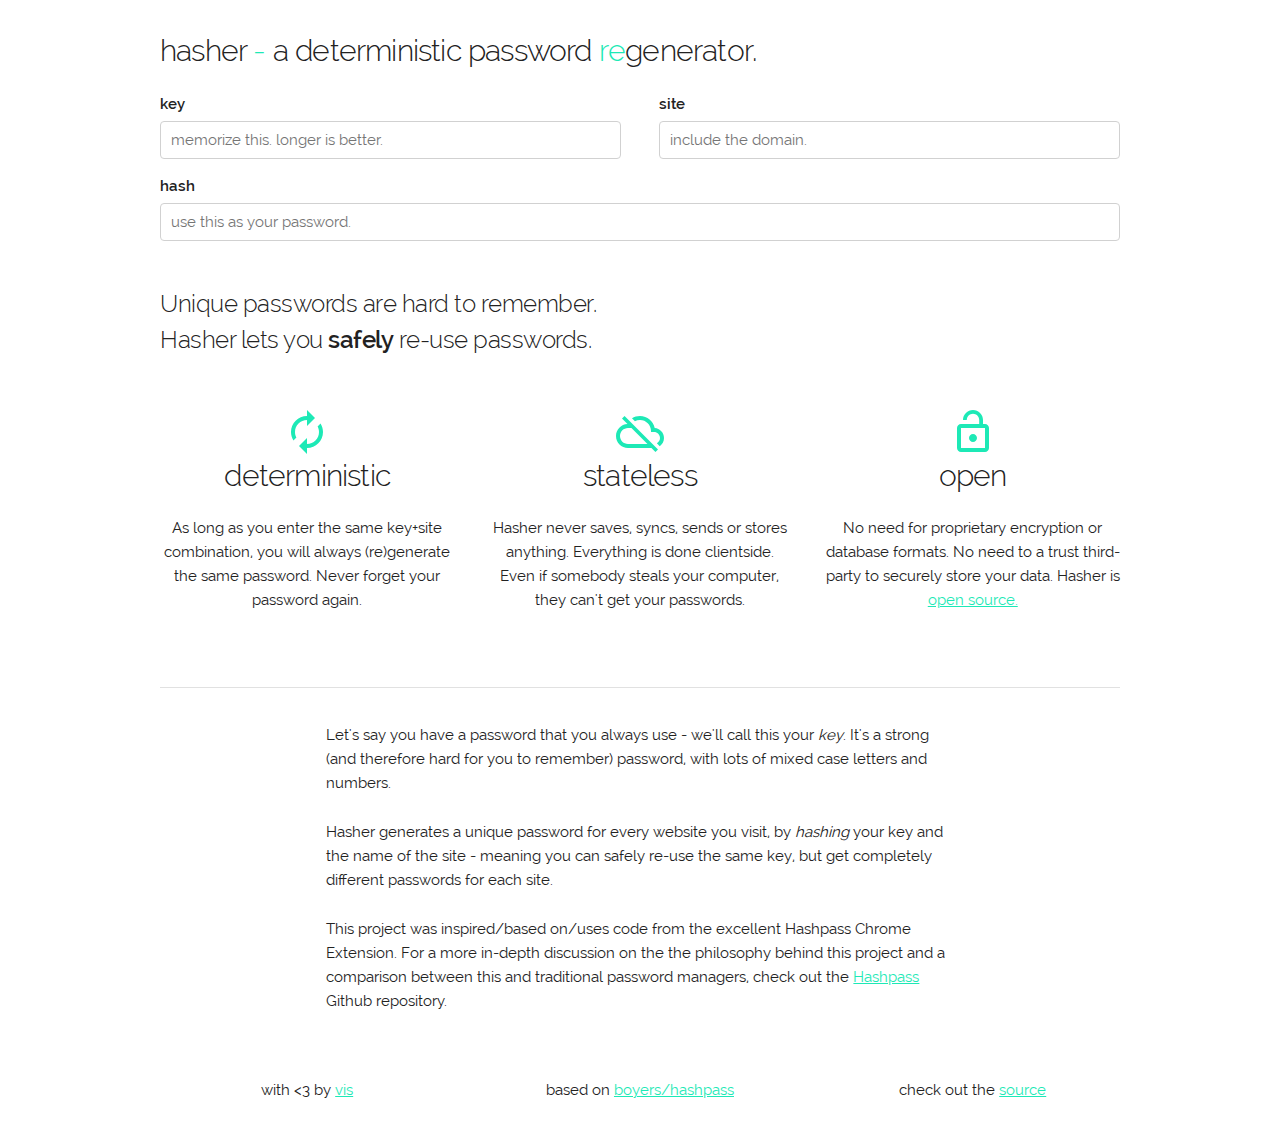
==== index.html @ ba49c6dc "Squashed 'hasher/' changes from 97bf862..aea4157" ====
<!DOCTYPE html>
<html lang="en">
<head>

  <!-- Basic Page Needs
  –––––––––––––––––––––––––––––––––––––––––––––––––– -->
  <meta charset="utf-8">
  <title>hasher</title>
  <meta name="author" content="Victor Szeto">

  <!-- Mobile Specific Metas
  –––––––––––––––––––––––––––––––––––––––––––––––––– -->
  <meta name="viewport" content="width=device-width, initial-scale=1">

  <!-- CSS
  –––––––––––––––––––––––––––––––––––––––––––––––––– -->
  <link rel="stylesheet" href="css/normalize.css">
  <link rel="stylesheet" href="css/skeleton.css">

  <!-- Favicon
  –––––––––––––––––––––––––––––––––––––––––––––––––– -->
  <link rel="icon" type="image/png" href="img/favicon.ico">

</head>
<body>

  <!-- Hasher
  –––––––––––––––––––––––––––––––––––––––––––––––––– -->
  <div class="container">
    <div class="section">
      <div class="row">
        <div class="one-half" style="margin-top: 2.2222%">
          <h4>hasher <span class="teal-text">-</span> a deterministic password <span class="teal-text">re</span>generator.</h4>
        </div>
      </div>
      <div class="main row">
        <form>
          <div class="row">
            <div class="six columns">
              <label for="key">key</label>
              <input class="u-full-width" type="password" id="key" placeholder="memorize this. longer is better." autocomplete="false">
            </div>
            <div class="six columns">
              <label for="site">site</label>
              <input class="u-full-width" type="text" id="site" placeholder="include the domain." autocomplete="false">
            </div>
          </div>
          <label for="hash">hash</label>
          <input class="u-full-width" type="text" id="hash" placeholder="use this as your password." autocomplete="false">
        </form>
      </div>
    </div>
    <div class="section">
      <div class="row">
        <div class="one-half column">
            <h5>Unique passwords are hard to remember.<br>Hasher lets you <b>safely</b> re-use passwords.</h5>
        </div>
      </div>
    </div>
    <div class="section">
      <div class="row">
        <div class="one-third center-text column">
          <div class="ic ic-autorenew"></div>
          <h4>deterministic</h4>
          <p>As long as you enter the same key+site combination, you will always (re)generate the same password. Never forget your password again.</p>
        </div>
        <div class="one-third center-text column">
          <div class="ic ic-cloud-off"></div>
          <h4>stateless</h4>
          <p>Hasher never saves, syncs, sends or stores anything. Everything is done clientside. Even if somebody steals your computer, they can't get your passwords.</p>
        </div>
        <div class="one-third center-text column">
          <div class="ic ic-lock-open"></div>
          <h4>open</h4>
          <p>No need for proprietary encryption or database formats. No need to a trust third-party to securely store your data. Hasher is <a href="https://www.github.com/VictorVation/hasher/">open source.</a> </p>
        </div>
      </div>
    </div>
    <hr>
    <div class="row info">
      <div class="eight columns offset-by-two">
        <p>Let's say you have a password that you always use - we'll call this your <em>key</em>. It's a strong (and therefore hard for you to remember) password, with lots of mixed case letters and numbers.</p>
        <p>Hasher generates a unique password for every website you visit, by <em>hashing</em> your key and the name of the site - meaning you can safely re-use the same key, but get completely different passwords for each site.</p>
        <p>This project was inspired/based on/uses code from the excellent Hashpass Chrome Extension. For a more in-depth discussion on the the philosophy behind this project and a comparison between this and traditional password managers, check out the <a href="https://github.com/boyers/hashpass">Hashpass</a> Github repository.
      </div>
    </div>
    <div class="footer row">
      <div class="one-third center-text column">with &lt;3 by <a href="https://www.victorszeto.com">vis</a></div>
      <div class="one-third center-text column">based on <a href="https://github.com/boyers/hashpass">boyers/hashpass</a></div>
      <div class="one-third center-text column">check out the <a href="https://github.com/VictorVation/hasher">source</a></div>
    </div>
  </div>

<!-- JavaScript
  –––––––––––––––––––––––––––––––––––––––––––––––––– -->
  <script src="js/sjcl.js"></script>
  <script src="js/hasher.js"></script>
</body>
</html>
---- css/skeleton.css ----
/*
* Skeleton V2.0.4
* Copyright 2014, Dave Gamache
* www.getskeleton.com
* Free to use under the MIT license.
* http://www.opensource.org/licenses/mit-license.php
* 12/29/2014
*/


/* Table of contents
––––––––––––––––––––––––––––––––––––––––––––––––––
- Grid
- Base Styles
- Typography
- Links
- Buttons
- Forms
- Lists
- Code
- Tables
- Spacing
- Utilities
- Clearing
- Media Queries
*/


/* Grid
–––––––––––––––––––––––––––––––––––––––––––––––––– */
.container {
  position: relative;
  width: 100%;
  max-width: 960px;
  margin: 0 auto;
  padding: 0 20px;
  box-sizing: border-box; }
.column,
.columns {
  width: 100%;
  float: left;
  box-sizing: border-box; }

/* For devices larger than 400px */
@media (min-width: 400px) {
  .container {
    width: 85%;
    padding: 0; }
}

/* For devices larger than 550px */
@media (min-width: 550px) {
  .container {
    width: 80%; }
  .section {
  padding-top: 1rem;
  padding-bottom: 2rem; }
  .column,
  .columns {
    margin-left: 4%; }
  .column:first-child,
  .columns:first-child {
    margin-left: 0; }

  .one.column,
  .one.columns                    { width: 4.66666666667%; }
  .two.columns                    { width: 13.3333333333%; }
  .three.columns                  { width: 22%;            }
  .four.columns                   { width: 30.6666666667%; }
  .five.columns                   { width: 39.3333333333%; }
  .six.columns                    { width: 48%;            }
  .seven.columns                  { width: 56.6666666667%; }
  .eight.columns                  { width: 65.3333333333%; }
  .nine.columns                   { width: 74.0%;          }
  .ten.columns                    { width: 82.6666666667%; }
  .eleven.columns                 { width: 91.3333333333%; }
  .twelve.columns                 { width: 100%; margin-left: 0; }

  .one-third.column               { width: 30.6666666667%; }
  .two-thirds.column              { width: 65.3333333333%; }

  .one-half.column                { width: 48%; }

  /* Offsets */
  .offset-by-one.column,
  .offset-by-one.columns          { margin-left: 8.66666666667%; }
  .offset-by-two.column,
  .offset-by-two.columns          { margin-left: 17.3333333333%; }
  .offset-by-three.column,
  .offset-by-three.columns        { margin-left: 26%;            }
  .offset-by-four.column,
  .offset-by-four.columns         { margin-left: 34.6666666667%; }
  .offset-by-five.column,
  .offset-by-five.columns         { margin-left: 43.3333333333%; }
  .offset-by-six.column,
  .offset-by-six.columns          { margin-left: 52%;            }
  .offset-by-seven.column,
  .offset-by-seven.columns        { margin-left: 60.6666666667%; }
  .offset-by-eight.column,
  .offset-by-eight.columns        { margin-left: 69.3333333333%; }
  .offset-by-nine.column,
  .offset-by-nine.columns         { margin-left: 78.0%;          }
  .offset-by-ten.column,
  .offset-by-ten.columns          { margin-left: 86.6666666667%; }
  .offset-by-eleven.column,
  .offset-by-eleven.columns       { margin-left: 95.3333333333%; }

  .offset-by-one-third.column,
  .offset-by-one-third.columns    { margin-left: 34.6666666667%; }
  .offset-by-two-thirds.column,
  .offset-by-two-thirds.columns   { margin-left: 69.3333333333%; }

  .offset-by-one-half.column,
  .offset-by-one-half.columns     { margin-left: 52%; }

  .footer.row {
    margin-top: 20px;
    padding: 20px 0 40px;
  }
}


/* Base Styles
–––––––––––––––––––––––––––––––––––––––––––––––––– */
/* NOTE
html is set to 62.5% so that all the REM measurements throughout Skeleton
are based on 10px sizing. So basically 1.5rem = 15px :) */
html {
  font-size: 62.5%; }
body {
  font-size: 1.5em; /* currently ems cause chrome bug misinterpreting rems on body element */
  line-height: 1.6;
  font-weight: 400;
  font-family: "Raleway", "HelveticaNeue", "Helvetica Neue", Helvetica, Arial, sans-serif;
  color: #222; }


/* Typography
–––––––––––––––––––––––––––––––––––––––––––––––––– */
h1, h2, h3, h4, h5, h6 {
  margin-top: 0;
  margin-bottom: 2rem;
  font-weight: 300; }
h1 { font-size: 4.0rem; line-height: 1.2;  letter-spacing: -.1rem;}
h2 { font-size: 3.6rem; line-height: 1.25; letter-spacing: -.1rem; }
h3 { font-size: 3.0rem; line-height: 1.3;  letter-spacing: -.1rem; }
h4 { font-size: 2.4rem; line-height: 1.35; letter-spacing: -.08rem; }
h5 { font-size: 1.8rem; line-height: 1.5;  letter-spacing: -.05rem; }
h6 { font-size: 1.5rem; line-height: 1.6;  letter-spacing: 0; }

/* Larger than phablet */
@media (min-width: 550px) {
  h1 { font-size: 5.0rem; }
  h2 { font-size: 4.2rem; }
  h3 { font-size: 3.6rem; }
  h4 { font-size: 3.0rem; }
  h5 { font-size: 2.4rem; }
  h6 { font-size: 1.5rem; }
}

p {
  margin-top: 0; }

.center-text {
  text-align: center;
}

.teal-text {
  color: #1de9b6;
}

::-moz-selection {
    background: #b2dfdb;
}

::selection {
    background: #b2dfdb;
}

.main.row {
  /*margin-bottom: 3rem;*/
}

/* Links
–––––––––––––––––––––––––––––––––––––––––––––––––– */
a {
  color: #1de9b6; }
a:hover {
  color: #0097a7; }


/* Buttons
–––––––––––––––––––––––––––––––––––––––––––––––––– */
.button,
button,
input[type="submit"],
input[type="reset"],
input[type="button"] {
  display: inline-block;
  height: 38px;
  padding: 0 30px;
  color: #555;
  text-align: center;
  font-size: 11px;
  font-weight: 600;
  line-height: 38px;
  letter-spacing: .1rem;
  text-transform: uppercase;
  text-decoration: none;
  white-space: nowrap;
  background-color: transparent;
  border-radius: 4px;
  border: 1px solid #bbb;
  cursor: pointer;
  box-sizing: border-box; }
.button:hover,
button:hover,
input[type="submit"]:hover,
input[type="reset"]:hover,
input[type="button"]:hover,
.button:focus,
button:focus,
input[type="submit"]:focus,
input[type="reset"]:focus,
input[type="button"]:focus {
  color: #333;
  border-color: #888;
  outline: 0; }
.button.button-primary,
button.button-primary,
input[type="submit"].button-primary,
input[type="reset"].button-primary,
input[type="button"].button-primary {
  color: #FFF;
  background-color: #1de9b6;
  border-color: #1de9b6; }
.button.button-primary:hover,
button.button-primary:hover,
input[type="submit"].button-primary:hover,
input[type="reset"].button-primary:hover,
input[type="button"].button-primary:hover,
.button.button-primary:focus,
button.button-primary:focus,
input[type="submit"].button-primary:focus,
input[type="reset"].button-primary:focus,
input[type="button"].button-primary:focus {
  color: #FFF;
  background-color: #0097a7;
  border-color: #0097a7; }


/* Forms
–––––––––––––––––––––––––––––––––––––––––––––––––– */
input[type="email"],
input[type="number"],
input[type="search"],
input[type="text"],
input[type="tel"],
input[type="url"],
input[type="password"],
textarea,
select {
  height: 38px;
  padding: 6px 10px; /* The 6px vertically centers text on FF, ignored by Webkit */
  background-color: #fff;
  border: 1px solid #D1D1D1;
  border-radius: 4px;
  box-shadow: none;
  box-sizing: border-box; }
/* Removes awkward default styles on some inputs for iOS */
input[type="email"],
input[type="number"],
input[type="search"],
input[type="text"],
input[type="tel"],
input[type="url"],
input[type="password"],
textarea {
  -webkit-appearance: none;
     -moz-appearance: none;
          appearance: none; }
textarea {
  min-height: 65px;
  padding-top: 6px;
  padding-bottom: 6px; }
input[type="email"]:focus,
input[type="number"]:focus,
input[type="search"]:focus,
input[type="text"]:focus,
input[type="tel"]:focus,
input[type="url"]:focus,
input[type="password"]:focus,
textarea:focus,
select:focus {
  border: 1px solid #1de9b6;
  outline: 0; }
label,
legend {
  display: block;
  margin-bottom: .5rem;
  font-weight: 600; }
fieldset {
  padding: 0;
  border-width: 0; }
input[type="checkbox"],
input[type="radio"] {
  display: inline; }
label > .label-body {
  display: inline-block;
  margin-left: .5rem;
  font-weight: normal; }


/* Lists
–––––––––––––––––––––––––––––––––––––––––––––––––– */
ul {
  list-style: circle inside; }
ol {
  list-style: decimal inside; }
ol, ul {
  padding-left: 0;
  margin-top: 0; }
ul ul,
ul ol,
ol ol,
ol ul {
  margin: 1.5rem 0 1.5rem 3rem;
  font-size: 90%; }
li {
  margin-bottom: 1rem; }


/* Code
–––––––––––––––––––––––––––––––––––––––––––––––––– */
code {
  padding: .2rem .5rem;
  margin: 0 .2rem;
  font-size: 90%;
  white-space: nowrap;
  background: #F1F1F1;
  border: 1px solid #E1E1E1;
  border-radius: 4px; }
pre > code {
  display: block;
  padding: 1rem 1.5rem;
  white-space: pre; }


/* Tables
–––––––––––––––––––––––––––––––––––––––––––––––––– */
th,
td {
  padding: 12px 15px;
  text-align: left;
  border-bottom: 1px solid #E1E1E1; }
th:first-child,
td:first-child {
  padding-left: 0; }
th:last-child,
td:last-child {
  padding-right: 0; }


/* Spacing
–––––––––––––––––––––––––––––––––––––––––––––––––– */
button,
.button {
  margin-bottom: 1rem; }
input,
textarea,
select,
fieldset {
  margin-bottom: 1.5rem; }
pre,
blockquote,
dl,
figure,
table,
p,
ul,
ol,
form {
  margin-bottom: 2.5rem; }


/* Utilities
–––––––––––––––––––––––––––––––––––––––––––––––––– */
.u-full-width {
  width: 100%;
  box-sizing: border-box; }
.u-max-full-width {
  max-width: 100%;
  box-sizing: border-box; }
.u-pull-right {
  float: right; }
.u-pull-left {
  float: left; }
.ic {
  width: 48px;
  height: 48px;
  margin: 0 auto;
}
.ic-cloud-off {
  background-image: url(../img/ic_cloud_off.svg);
}
.ic-autorenew {
  background-image: url(../img/ic_autorenew.svg);
}
.ic-lock-open {
  background-image: url(../img/ic_lock_open.svg);
}

/* Misc
–––––––––––––––––––––––––––––––––––––––––––––––––– */
hr {
  margin-top: 3rem;
  margin-bottom: 3.5rem;
  border-width: 0;
  border-top: 1px solid #E1E1E1; }

.show {
  transition: max-height 0, opacity 400ms;
  opacity: 1;
  max-height: 500 rem;
  overflow: visible;
}
.hide {
  transition: max-height 500ms, opacity 400ms;
  opacity: 0;
  max-height: 0;
  overflow: hidden;
}

/* Clearing
–––––––––––––––––––––––––––––––––––––––––––––––––– */

/* Self Clearing Goodness */
.container:after,
.row:after,
.u-cf {
  content: "";
  display: table;
  clear: both; }

.main form {
  margin-bottom: 0;
}
/* Media Queries
–––––––––––––––––––––––––––––––––––––––––––––––––– */
/*
Note: The best way to structure the use of media queries is to create the queries
near the relevant code. For example, if you wanted to change the styles for buttons
on small devices, paste the mobile query code up in the buttons section and style it
there.
*/


/* Larger than mobile */
@media (min-width: 400px) {}

/* Larger than phablet (also point when grid becomes active) */
@media (min-width: 550px) {
}

/* Larger than tablet */
@media (min-width: 750px) {
  .hero-heading {
    font-size: 2.6rem;
  }
}

/* Larger than desktop */
@media (min-width: 1000px) {
  .hero-heading {
    font-size: 3.0rem;
  }
}

/* Larger than Desktop HD */
@media (min-width: 1200px) {}

@font-face {
  font-family: 'Raleway';
  font-style: normal;
  font-weight: 300;
  src: local("Raleway Light"),
    local("Raleway-Light"),
    url("[data-uri]") format("woff"),
    url("raleway-ed5c70b81fc66d1da251c3b46bf7d0b928da1474.ttf") format("truetype");
}

@font-face {
  font-family: 'Raleway';
  font-style: normal;
  font-weight: 400;
  /* IE6-8 compat */
  src: url("raleway-a1481c6d4bb2b3fb69d2277d351343c25ed0fba6.eot");
  src: local("Raleway"),
    url("[data-uri]") format("woff"),
    url("raleway-88972a75a29d09263a1e9febbd7ba2a037a1209f.svg#Raleway") format("svg"),
    url("raleway-a1481c6d4bb2b3fb69d2277d351343c25ed0fba6.eot") format("embedded-opentype"),
    url("raleway-63d9d09b32658fb480dfa1eccd3f90f14cf0d52a.ttf") format("truetype");
}

@font-face {
  font-family: 'Raleway';
  font-style: normal;
  font-weight: 600;
  src: local("Raleway SemiBold"),
    local("Raleway-SemiBold"),
    url("[data-uri]") format("woff"),
    url("raleway-79fabb0eb23b2ab445d05c1c2e9e3b3bc3afd40e.ttf") format("truetype");
}
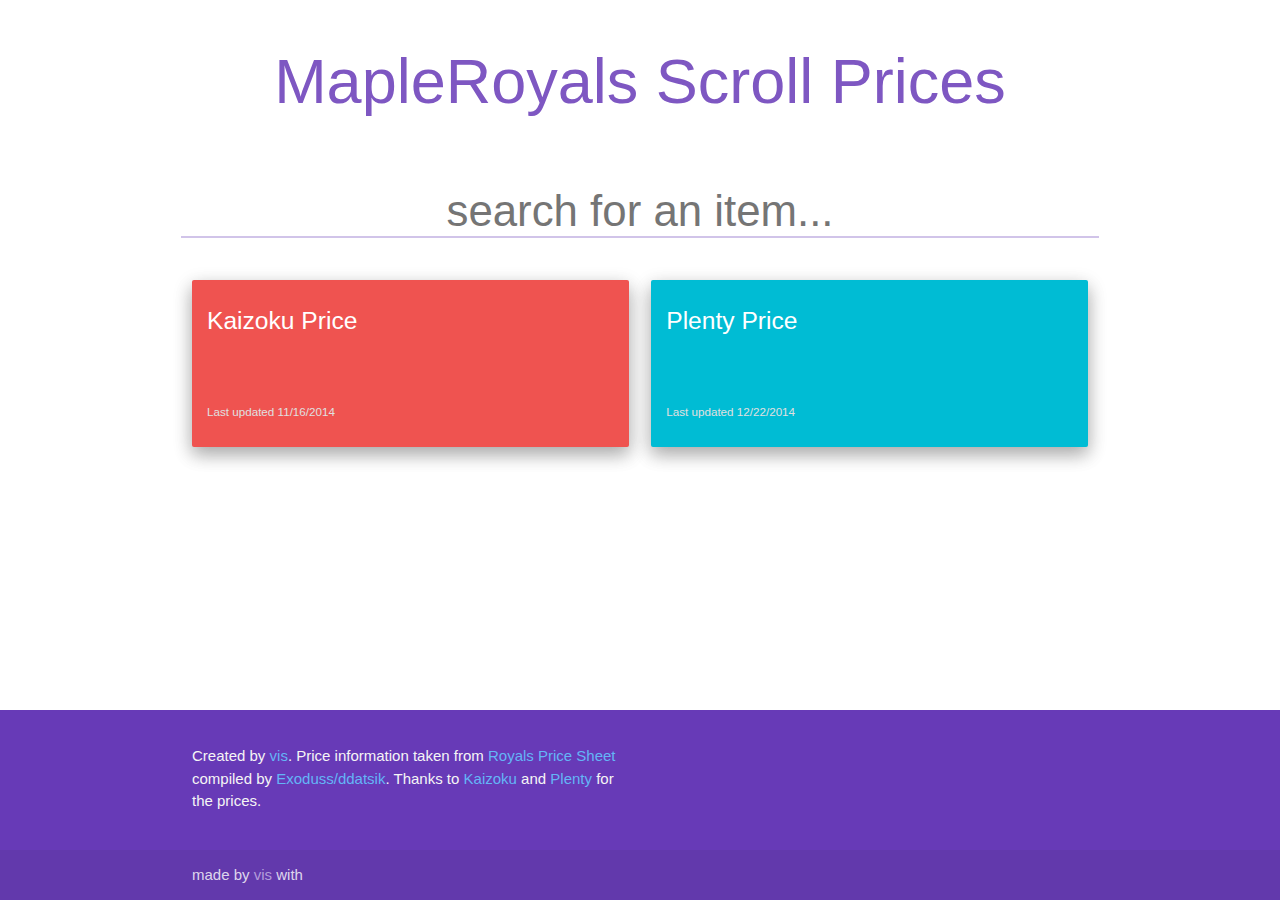
==== commit d5f16880: "Squashed 'RoyalsPrices/' changes from 97bf862..01f80f7" ====
--- a/index.html
+++ b/index.html
@@ -1,99 +1,64 @@
-<!DOCTYPE html>
-<html lang="en">
+<html>
 <head>
-
-  <!-- Basic Page Needs
-  –––––––––––––––––––––––––––––––––––––––––––––––––– -->
-  <meta charset="utf-8">
-  <title>hasher</title>
-  <meta name="author" content="Victor Szeto">
-
-  <!-- Mobile Specific Metas
-  –––––––––––––––––––––––––––––––––––––––––––––––––– -->
-  <meta name="viewport" content="width=device-width, initial-scale=1">
-
-  <!-- CSS
-  –––––––––––––––––––––––––––––––––––––––––––––––––– -->
-  <link rel="stylesheet" href="css/normalize.css">
-  <link rel="stylesheet" href="css/skeleton.css">
-
-  <!-- Favicon
-  –––––––––––––––––––––––––––––––––––––––––––––––––– -->
-  <link rel="icon" type="image/png" href="img/favicon.ico">
-
+  <meta http-equiv="Content-Type" content="text/html; charset=UTF-8"/>
+  <meta name="viewport" content="width=device-width, initial-scale=1, maximum-scale=1.0, user-scalable=no"/>
+  <title>MapleRoyals Prices</title>
+  <link rel="icon" href="http://vsz.me/i/maple.ico" type="image/x-icon" />
+  <link rel="stylesheet" href="css/prices-55543af1.css">
 </head>
-<body>
-
-  <!-- Hasher
-  –––––––––––––––––––––––––––––––––––––––––––––––––– -->
-  <div class="container">
-    <div class="section">
+<body class="flex">
+  <div class="section">
+    <div class="container">
+      <h1 class="header center deep-purple-text lighten-1">MapleRoyals Scroll Prices</h1>
+      <br><br>
       <div class="row">
-        <div class="one-half" style="margin-top: 2.2222%">
-          <h4>hasher <span class="teal-text">-</span> a deterministic password <span class="teal-text">re</span>generator.</h4>
+        <input class="z-depth-2 grey-text darken-3" type="text" role="prices" id="search" required autofocus autocomplete="off" placeholder="search for an item...">
+      </div>
+      <div class="row">
+        <div class="col s12 m6">
+          <div class="card-panel red lighten-1 z-depth-2">
+            <h5 class="white-text">Kaizoku Price</h4>
+            <h4 class="white-text center" role="price__k">&nbsp;</h5>
+            <p class="grey-text lighten-2 small">Last updated 11/16/2014</p>
+          </div>
         </div>
-      </div>
-      <div class="main row">
-        <form>
-          <div class="row">
-            <div class="six columns">
-              <label for="key">key</label>
-              <input class="u-full-width" type="password" id="key" placeholder="memorize this. longer is better." autocomplete="false">
-            </div>
-            <div class="six columns">
-              <label for="site">site</label>
-              <input class="u-full-width" type="text" id="site" placeholder="include the domain." autocomplete="false">
-            </div>
+        <div class="col s12 m6">
+          <div class="card-panel cyan z-depth-2">
+            <h5 class="white-text">Plenty Price</h4>
+            <h4 class="white-text center" role="price__p">&nbsp;</h5>
+            <p class="grey-text lighten-2 small">Last updated 12/22/2014</p>
           </div>
-          <label for="hash">hash</label>
-          <input class="u-full-width" type="text" id="hash" placeholder="use this as your password." autocomplete="false">
-        </form>
-      </div>
-    </div>
-    <div class="section">
-      <div class="row">
-        <div class="one-half column">
-            <h5>Unique passwords are hard to remember.<br>Hasher lets you <b>safely</b> re-use passwords.</h5>
         </div>
       </div>
     </div>
-    <div class="section">
+  </div>
+  <footer class="deep-purple">
+    <div class="container">
       <div class="row">
-        <div class="one-third center-text column">
-          <div class="ic ic-autorenew"></div>
-          <h4>deterministic</h4>
-          <p>As long as you enter the same key+site combination, you will always (re)generate the same password. Never forget your password again.</p>
+        <div class="col l6 m6 s12">
+          <p class="grey-text lighten-4">Created by <a class="blue-text lighten-2" href="http://mapleroyals.com/forum/members/vis.5827/">vis</a>. Price information taken from <a class="blue-text lighten-2" href="https://docs.google.com/spreadsheets/d/14n-0lQpuCR8l2ZDkAW4MrftpFWVhV9LkMVtqU7Dvbrk/edit#gid=0">Royals Price Sheet</a> compiled by <a class="blue-text lighten-2" href="http://mapleroyals.com/forum/members/ddatsik.5506/">Exoduss/ddatsik</a>. Thanks to <a class="blue-text lighten-2" href="http://mapleroyals.com/forum/members/kaizoku.3951/">Kaizoku</a> and <a class="blue-text lighten-2" href="http://mapleroyals.com/forum/members/4844/">Plenty</a> for the prices.</p>
         </div>
-        <div class="one-third center-text column">
-          <div class="ic ic-cloud-off"></div>
-          <h4>stateless</h4>
-          <p>Hasher never saves, syncs, sends or stores anything. Everything is done clientside. Even if somebody steals your computer, they can't get your passwords.</p>
-        </div>
-        <div class="one-third center-text column">
-          <div class="ic ic-lock-open"></div>
-          <h4>open</h4>
-          <p>No need for proprietary encryption or database formats. No need to a trust third-party to securely store your data. Hasher is <a href="https://www.github.com/VictorVation/hasher/">open source.</a> </p>
+        <div class="col l6 m6 s12">
+        <script async src="//pagead2.googlesyndication.com/pagead/js/adsbygoogle.js"></script>
+        <!-- royalsprices footer -->
+        <ins class="adsbygoogle"
+             style="display:inline-block;width:320px;height:100px"
+             data-ad-client="ca-pub-3628225346691969"
+             data-ad-slot="8058606130"></ins>
+        <script>
+        (adsbygoogle = window.adsbygoogle || []).push({});
+        </script>
         </div>
       </div>
     </div>
-    <hr>
-    <div class="row info">
-      <div class="eight columns offset-by-two">
-        <p>Let's say you have a password that you always use - we'll call this your <em>key</em>. It's a strong (and therefore hard for you to remember) password, with lots of mixed case letters and numbers.</p>
-        <p>Hasher generates a unique password for every website you visit, by <em>hashing</em> your key and the name of the site - meaning you can safely re-use the same key, but get completely different passwords for each site.</p>
-        <p>This project was inspired/based on/uses code from the excellent Hashpass Chrome Extension. For a more in-depth discussion on the the philosophy behind this project and a comparison between this and traditional password managers, check out the <a href="https://github.com/boyers/hashpass">Hashpass</a> Github repository.
+    <div class="footer-copyright">
+      <div class="container">
+      made by <a class="deep-purple-text lighten-3" href="http://mapleroyals.com/forum/members/vis.5827/">vis</a> with <i class="mdi-action-favorite-outline"></i>
       </div>
     </div>
-    <div class="footer row">
-      <div class="one-third center-text column">with &lt;3 by <a href="https://www.victorszeto.com">vis</a></div>
-      <div class="one-third center-text column">based on <a href="https://github.com/boyers/hashpass">boyers/hashpass</a></div>
-      <div class="one-third center-text column">check out the <a href="https://github.com/VictorVation/hasher">source</a></div>
-    </div>
-  </div>
+  </footer>
 
-<!-- JavaScript
-  –––––––––––––––––––––––––––––––––––––––––––––––––– -->
-  <script src="js/sjcl.js"></script>
-  <script src="js/hasher.js"></script>
-</body>
+
+  <script src="js/prices-c5deaa21.js"></script>
+  </body>
 </html>
--- a/css/prices-55543af1.css
+++ b/css/prices-55543af1.css
@@ -0,0 +1 @@
+/*! normalize.css v3.0.1 | MIT License | git.io/normalize */html{-ms-text-size-adjust:100%;-webkit-text-size-adjust:100%}body{margin:0}footer{display:block}a{background:0 0}a:active,a:hover{outline:0}input{color:inherit;font:inherit;margin:0}button::-moz-focus-inner,input::-moz-focus-inner{border:0;padding:0}input{line-height:normal}.red.lighten-1{background-color:#EF5350!important}.red-text.lighten-1{color:#EF5350!important}.red{background-color:#F44336!important}.deep-purple-text.lighten-3{color:#b39ddb!important}.deep-purple-text.lighten-1{color:#7e57c2!important}.deep-purple{background-color:#673ab7!important}.deep-purple-text{color:#673ab7!important}.blue-text.lighten-2{color:#64B5F6!important}.blue-text{color:#2196F3!important}.cyan{background-color:#00bcd4!important}.cyan-text{color:#00bcd4!important}.grey-text.lighten-4{color:#f5f5f5!important}.grey-text.lighten-2{color:#e0e0e0!important}.grey-text{color:#9e9e9e!important}.grey-text.darken-3{color:#424242!important}.white-text{color:#fff!important}body{display:flex;min-height:100vh;flex-direction:column}a{color:#1E88E5}p{color:#555}.center{text-align:center}.card-panel{-webkit-box-shadow:0 2px 5px 0 rgba(0,0,0,.16),0 2px 10px 0 rgba(0,0,0,.12);-moz-box-shadow:0 2px 5px 0 rgba(0,0,0,.16),0 2px 10px 0 rgba(0,0,0,.12);box-shadow:0 2px 5px 0 rgba(0,0,0,.16),0 2px 10px 0 rgba(0,0,0,.12)}.z-depth-2{-webkit-box-shadow:0 8px 17px 0 rgba(0,0,0,.2),0 6px 20px 0 rgba(0,0,0,.19);-moz-box-shadow:0 8px 17px 0 rgba(0,0,0,.2),0 6px 20px 0 rgba(0,0,0,.19);box-shadow:0 8px 17px 0 rgba(0,0,0,.2),0 6px 20px 0 rgba(0,0,0,.19)}i{line-height:inherit}footer{margin-top:20px;padding-top:20px;background-color:#ee6e73}footer .footer-copyright{line-height:50px;color:rgba(255,255,255,.8);background-color:rgba(51,51,51,.08)}@font-face{font-family:"Material-Design-Icons";src:url("../font/material-design-icons/Material-Design-Icons.eot?-g7cqhn");src:url("../font/material-design-icons/Material-Design-Icons.eot?#iefix-g7cqhn") format("embedded-opentype"),url("../font/material-design-icons/Material-Design-Icons.woff?-g7cqhn") format("woff"),url("../font/material-design-icons/Material-Design-Icons.ttf?-g7cqhn") format("truetype"),url("../font/material-design-icons/Material-Design-Icons.svg?-g7cqhn#Material-Design-Icons") format("svg");font-weight:400;font-style:normal}[class^="mdi-"]{font-family:"Material-Design-Icons";speak:none;font-style:normal;font-weight:400;font-variant:normal;text-transform:none;-webkit-font-smoothing:antialiased;-moz-osx-font-smoothing:grayscale}.mdi-action-favorite-outline:before{content:"\e62b"}.container{padding:0 1.5rem;margin:0 auto;max-width:1280px;width:90%}@media only screen and (min-width:600px){.container{width:85%}}@media only screen and (min-width:992px){.container{width:70%}}.container .row{margin-left:-.75rem;margin-right:-.75rem}.section{padding-top:1rem;padding-bottom:1rem}.row{margin-left:auto;margin-right:auto;margin-bottom:20px}.row:after{content:"";display:table;clear:both}.row .col{-webkit-transition:all .3s;-moz-transition:all .3s;-o-transition:all .3s;-ms-transition:all .3s;transition:all .3s;float:left;-webkit-box-sizing:border-box;-moz-box-sizing:border-box;box-sizing:border-box;padding:0 .75rem}.row .col.s12{width:100%;margin-left:0}@media only screen and (min-width:600px){.row .col.m6{width:50%;margin-left:0}}@media only screen and (min-width:992px){.row .col.l6{width:50%;margin-left:0}}@font-face{font-family:"Roboto";src:url(../font/roboto/Roboto-Thin.ttf);font-weight:200}@font-face{font-family:"Roboto";src:url(../font/roboto/Roboto-Light.ttf);font-weight:300}@font-face{font-family:"Roboto";src:url(../font/roboto/Roboto-Regular.ttf);font-weight:400}@font-face{font-family:"Roboto";src:url(../font/roboto/Roboto-Medium.ttf);font-weight:500}@font-face{font-family:"Roboto";src:url(../font/roboto/Roboto-Bold.ttf);font-weight:700}a{text-decoration:none}html{line-height:1.5;font-family:"Roboto",sans-serif;font-weight:400;color:#212121}@media only screen and (min-width:0){html{font-size:14px}}@media only screen and (min-width:992px){html{font-size:14.5px}}@media only screen and (min-width:1200px){html{font-size:15px}}h1,h4,h5{font-weight:400}h1{font-size:4.2rem;line-height:4.62rem;margin:2.1rem 0 1.68rem}h4{font-size:2.28rem;line-height:2.508rem;margin:1.14rem 0 .912rem}h5{font-size:1.64rem;line-height:1.804rem;margin:.82rem 0 .656rem}footer .footer-copyright{font-weight:300}.card-panel{padding:1rem;margin:8px 0;-webkit-border-radius:2px;-moz-border-radius:2px;border-radius:2px;background-clip:padding-box}input[type=text]{background-color:transparent;border:none;border-bottom:1px solid #9e9e9e;outline:none;height:3rem;width:100%;font-size:1rem;margin:0 0 15px;padding:0;-webkit-box-shadow:none;-moz-box-shadow:none;box-shadow:none;-webkit-box-sizing:content-box;-moz-box-sizing:content-box;box-sizing:content-box;-webkit-transition:.3s;-moz-transition:.3s;-o-transition:.3s;-ms-transition:.3s;transition:.3s}[type="radio"]:not(:checked){position:absolute;left:-9999px}[type="radio"]:not(:checked)+label{position:relative;padding-left:35px;cursor:pointer;display:inline-block;height:25px;line-height:25px;font-size:1rem;-webkit-transition:.28s ease;-moz-transition:.28s ease;-o-transition:.28s ease;-ms-transition:.28s ease;transition:.28s ease;-webkit-user-select:none;-moz-user-select:none;-khtml-user-select:none;-ms-user-select:none}[type="radio"]:not(:checked)+label:before,[type="radio"]:not(:checked)+label:after{border-radius:50%;border:2px solid #5a5a5a}[type="radio"]:not(:checked)+label:after{z-index:-1;-webkit-transform:scale(0);-moz-transform:scale(0);-ms-transform:scale(0);-o-transform:scale(0);transform:scale(0)}[type="radio"]:disabled:not(:checked)+label:before{background-color:transparent;border-color:rgba(0,0,0,.26)}[type="radio"]:disabled:not(:checked)+label:hover:before{border-color:rgba(0,0,0,.26)}[type="checkbox"]:not(:checked){position:absolute;left:-9999px}[type="checkbox"]:not(:checked)+label{position:relative;padding-left:35px;cursor:pointer;display:inline-block;height:25px;line-height:25px;font-size:1rem;-webkit-user-select:none;-moz-user-select:none;-khtml-user-select:none;-ms-user-select:none}[type="checkbox"]:not(:checked)+label:before{top:0;width:14px;height:14px;border:2px solid #5a5a5a}[type="checkbox"]:disabled:not(:checked)+label:before{top:0;left:0;box-shadow:none;background-color:rgba(0,0,0,.26);width:14px;height:14px;border:2px solid rgba(0,0,0,.26);-webkit-transform:rotateZ(0);-moz-transform:rotateZ(0);-ms-transform:rotateZ(0);-o-transform:rotateZ(0);transform:rotateZ(0)}[type="checkbox"]:disabled:not(:checked)+label:hover:before{border-color:rgba(0,0,0,.26)}input[type=range]::-webkit-slider-runnable-track{height:3px;background:#c2c0c2;border:none}input[type=range]::-webkit-slider-thumb{-webkit-appearance:none;border:none;height:14px;width:14px;border-radius:50%;background-color:#0f9d58;transform-origin:50% 50%;margin:-5px 0 0;-webkit-transition:.3s;-moz-transition:.3s;-o-transition:.3s;-ms-transition:.3s;transition:.3s}.range-field.active input[type=range]::-webkit-slider-thumb{height:0;width:0}input[type=range]:focus::-webkit-slider-runnable-track{background:#ccc}input[type=range]::-moz-range-track{height:3px;background:#ddd;border:none}input[type=range]::-moz-range-thumb{border:none;height:14px;width:14px;border-radius:50%;background:#0f9d58;margin-top:-5px}input[type=range]:-moz-focusring{outline:1px solid #fff;outline-offset:-1px}input[type=range]:focus::-moz-range-track{background:#ccc}input[type=range]::-ms-track{height:3px;background:0 0;border-color:transparent;border-width:6px 0;color:transparent}input[type=range]::-ms-fill-lower{background:#777}input[type=range]::-ms-fill-upper{background:#ddd}input[type=range]::-ms-thumb{border:none;height:14px;width:14px;border-radius:50%;background:#0f9d58}input[type=range]:focus::-ms-fill-lower{background:#888}input[type=range]:focus::-ms-fill-upper{background:#ccc}@-webkit-keyframes container-rotate{to{-webkit-transform:rotate(360deg)}}@keyframes container-rotate{to{transform:rotate(360deg)}}@-webkit-keyframes fill-unfill-rotate{12.5%{-webkit-transform:rotate(135deg)}25%{-webkit-transform:rotate(270deg)}37.5%{-webkit-transform:rotate(405deg)}50%{-webkit-transform:rotate(540deg)}62.5%{-webkit-transform:rotate(675deg)}75%{-webkit-transform:rotate(810deg)}87.5%{-webkit-transform:rotate(945deg)}to{-webkit-transform:rotate(1080deg)}}@keyframes fill-unfill-rotate{12.5%{transform:rotate(135deg)}25%{transform:rotate(270deg)}37.5%{transform:rotate(405deg)}50%{transform:rotate(540deg)}62.5%{transform:rotate(675deg)}75%{transform:rotate(810deg)}87.5%{transform:rotate(945deg)}to{transform:rotate(1080deg)}}@-webkit-keyframes blue-fade-in-out{from,25%{opacity:1}26%,89%{opacity:0}90%,100%{opacity:1}}@keyframes blue-fade-in-out{from,25%{opacity:1}26%,89%{opacity:0}90%,100%{opacity:1}}@-webkit-keyframes red-fade-in-out{from,15%{opacity:0}25%,50%{opacity:1}51%{opacity:0}}@keyframes red-fade-in-out{from,15%{opacity:0}25%,50%{opacity:1}51%{opacity:0}}@-webkit-keyframes yellow-fade-in-out{from,40%{opacity:0}50%,75%{opacity:1}76%{opacity:0}}@keyframes yellow-fade-in-out{from,40%{opacity:0}50%,75%{opacity:1}76%{opacity:0}}@-webkit-keyframes green-fade-in-out{from,65%{opacity:0}75%,90%{opacity:1}100%{opacity:0}}@keyframes green-fade-in-out{from,65%{opacity:0}75%,90%{opacity:1}100%{opacity:0}}@-webkit-keyframes left-spin{from{-webkit-transform:rotate(130deg)}50%{-webkit-transform:rotate(-5deg)}to{-webkit-transform:rotate(130deg)}}@keyframes left-spin{from{transform:rotate(130deg)}50%{transform:rotate(-5deg)}to{transform:rotate(130deg)}}@-webkit-keyframes right-spin{from{-webkit-transform:rotate(-130deg)}50%{-webkit-transform:rotate(5deg)}to{-webkit-transform:rotate(-130deg)}}@keyframes right-spin{from{transform:rotate(-130deg)}50%{transform:rotate(5deg)}to{transform:rotate(-130deg)}}@-webkit-keyframes fade-out{from{opacity:1}to{opacity:0}}@keyframes fade-out{from{opacity:1}to{opacity:0}}input#search{text-align:center;font-size:2.92rem;height:auto}input[type=text]:focus{border-bottom:1px solid #d1c4e9;-webkit-box-shadow:0 1px 0 0 #d1c4e9;-moz-box-shadow:0 1px 0 0 #d1c4e9;box-shadow:0 1px 0 0 #d1c4e9}.small{font-size:.777rem}.autocomplete-suggestions{background-color:#eceff1;margin:0 0 1rem;border:1px solid #e0e0e0;border-radius:2px;font-size:1.5rem;width:auto;padding-bottom:4px}.autocomplete-suggestions .autocomplete-suggestion:last-child{border-bottom:none}.autocomplete-suggestions .autocomplete-suggestion,.autocomplete-no-suggestion{display:block;padding:2px 5px;background:0 0;white-space:nowrap;border-radius:2px;-webkit-transition:.2s cubic-bezier(.455,.03,.515,.955);-moz-transition:.2s cubic-bezier(.455,.03,.515,.955);-o-transition:.2s cubic-bezier(.455,.03,.515,.955);-ms-transition:.2s cubic-bezier(.455,.03,.515,.955);transition:.2s cubic-bezier(.455,.03,.515,.955);cursor:default}.autocomplete-suggestions .autocomplete-suggestion:not(.active):hover{background-color:#f2f2f2}.autocomplete-suggestions .secondary-content{font-size:1rem;float:right}.autocomplete-selected{background-color:#d1c4e9!important}.flex{display:flex;min-height:100vh;flex-direction:column}.section{flex:1}::selection{background:#d1c4e9}::-moz-selection{background:#d1c4e9}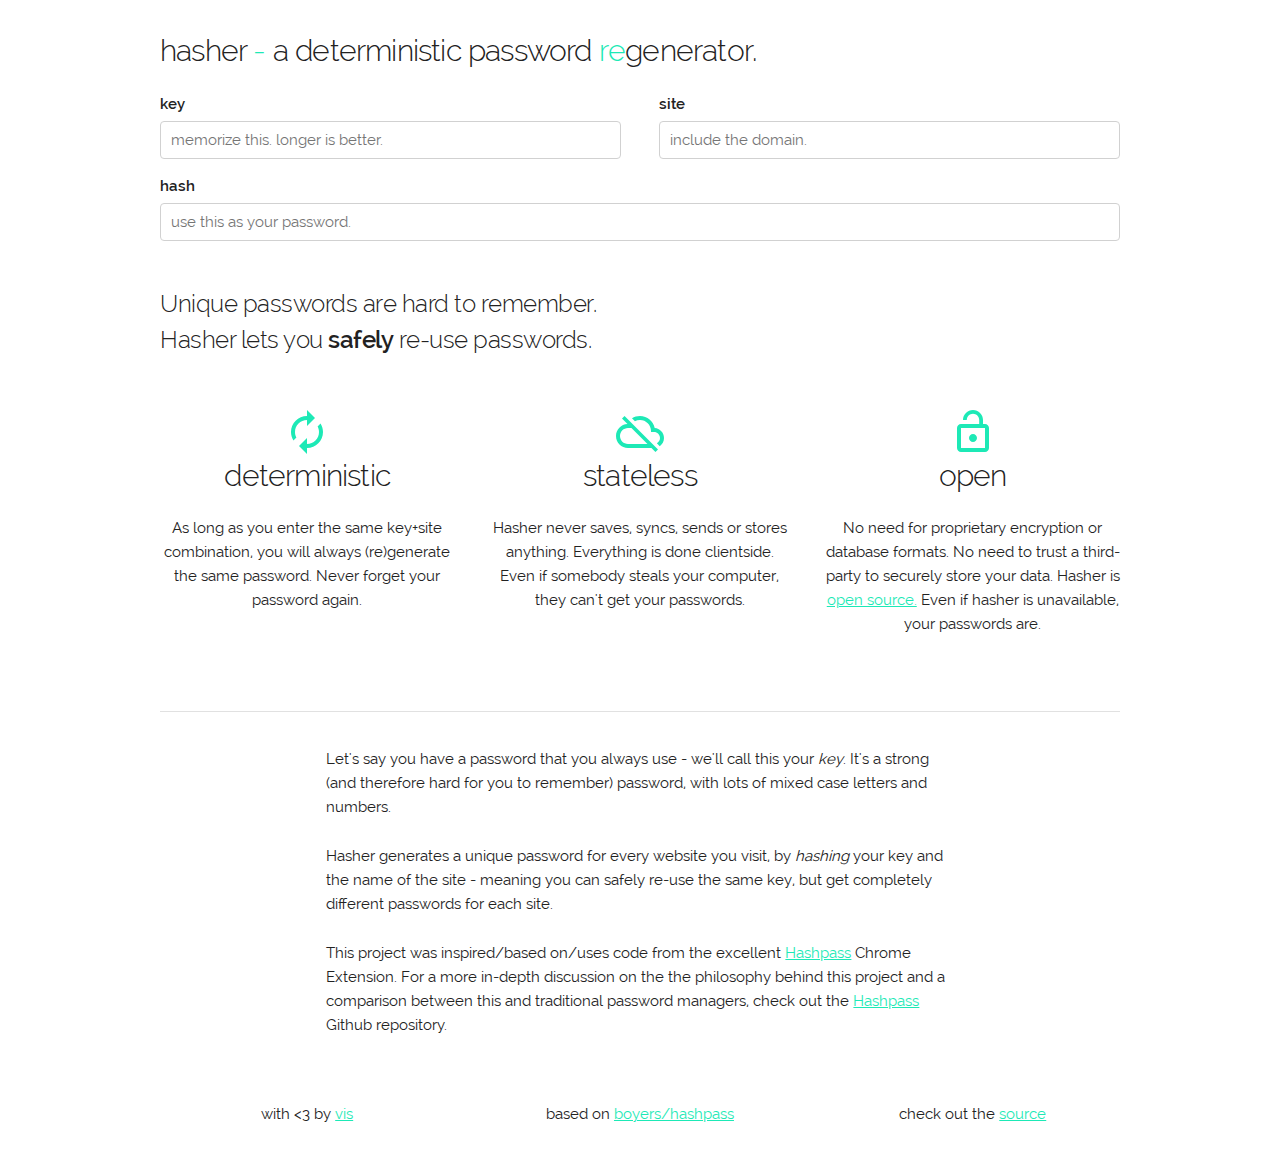
==== commit 5fc7533d: "Squashed 'hasher/' changes from aea4157..fce9d3a" ====
--- a/index.html
+++ b/index.html
@@ -1,64 +1,99 @@
-<html>
+<!DOCTYPE html>
+<html lang="en">
 <head>
-  <meta http-equiv="Content-Type" content="text/html; charset=UTF-8"/>
-  <meta name="viewport" content="width=device-width, initial-scale=1, maximum-scale=1.0, user-scalable=no"/>
-  <title>MapleRoyals Prices</title>
-  <link rel="icon" href="http://vsz.me/i/maple.ico" type="image/x-icon" />
-  <link rel="stylesheet" href="css/prices-55543af1.css">
+
+  <!-- Basic Page Needs
+  –––––––––––––––––––––––––––––––––––––––––––––––––– -->
+  <meta charset="utf-8">
+  <title>hasher</title>
+  <meta name="author" content="Victor Szeto">
+
+  <!-- Mobile Specific Metas
+  –––––––––––––––––––––––––––––––––––––––––––––––––– -->
+  <meta name="viewport" content="width=device-width, initial-scale=1">
+
+  <!-- CSS
+  –––––––––––––––––––––––––––––––––––––––––––––––––– -->
+  <link rel="stylesheet" href="css/normalize.css">
+  <link rel="stylesheet" href="css/skeleton.css">
+
+  <!-- Favicon
+  –––––––––––––––––––––––––––––––––––––––––––––––––– -->
+  <link rel="icon" type="image/png" href="img/favicon.ico">
+
 </head>
-<body class="flex">
-  <div class="section">
-    <div class="container">
-      <h1 class="header center deep-purple-text lighten-1">MapleRoyals Scroll Prices</h1>
-      <br><br>
+<body>
+
+  <!-- Hasher
+  –––––––––––––––––––––––––––––––––––––––––––––––––– -->
+  <div class="container">
+    <div class="section">
       <div class="row">
-        <input class="z-depth-2 grey-text darken-3" type="text" role="prices" id="search" required autofocus autocomplete="off" placeholder="search for an item...">
+        <div class="one-half" style="margin-top: 2.2222%">
+          <h4>hasher <span class="teal-text">-</span> a deterministic password <span class="teal-text">re</span>generator.</h4>
+        </div>
       </div>
+      <div class="main row">
+        <form>
+          <div class="row">
+            <div class="six columns">
+              <label for="key">key</label>
+              <input class="u-full-width" type="password" id="key" placeholder="memorize this. longer is better." autocomplete="false">
+            </div>
+            <div class="six columns">
+              <label for="site">site</label>
+              <input class="u-full-width" type="text" id="site" placeholder="include the domain." autocomplete="false">
+            </div>
+          </div>
+          <label for="hash">hash</label>
+          <input class="u-full-width" type="text" id="hash" placeholder="use this as your password." autocomplete="false">
+        </form>
+      </div>
+    </div>
+    <div class="section">
       <div class="row">
-        <div class="col s12 m6">
-          <div class="card-panel red lighten-1 z-depth-2">
-            <h5 class="white-text">Kaizoku Price</h4>
-            <h4 class="white-text center" role="price__k">&nbsp;</h5>
-            <p class="grey-text lighten-2 small">Last updated 11/16/2014</p>
-          </div>
-        </div>
-        <div class="col s12 m6">
-          <div class="card-panel cyan z-depth-2">
-            <h5 class="white-text">Plenty Price</h4>
-            <h4 class="white-text center" role="price__p">&nbsp;</h5>
-            <p class="grey-text lighten-2 small">Last updated 12/22/2014</p>
-          </div>
+        <div class="one-half column">
+            <h5>Unique passwords are hard to remember.<br>Hasher lets you <b>safely</b> re-use passwords.</h5>
         </div>
       </div>
     </div>
-  </div>
-  <footer class="deep-purple">
-    <div class="container">
+    <div class="section">
       <div class="row">
-        <div class="col l6 m6 s12">
-          <p class="grey-text lighten-4">Created by <a class="blue-text lighten-2" href="http://mapleroyals.com/forum/members/vis.5827/">vis</a>. Price information taken from <a class="blue-text lighten-2" href="https://docs.google.com/spreadsheets/d/14n-0lQpuCR8l2ZDkAW4MrftpFWVhV9LkMVtqU7Dvbrk/edit#gid=0">Royals Price Sheet</a> compiled by <a class="blue-text lighten-2" href="http://mapleroyals.com/forum/members/ddatsik.5506/">Exoduss/ddatsik</a>. Thanks to <a class="blue-text lighten-2" href="http://mapleroyals.com/forum/members/kaizoku.3951/">Kaizoku</a> and <a class="blue-text lighten-2" href="http://mapleroyals.com/forum/members/4844/">Plenty</a> for the prices.</p>
+        <div class="one-third center-text column">
+          <div class="ic ic-autorenew"></div>
+          <h4>deterministic</h4>
+          <p>As long as you enter the same key+site combination, you will always (re)generate the same password. Never forget your password again.</p>
         </div>
-        <div class="col l6 m6 s12">
-        <script async src="//pagead2.googlesyndication.com/pagead/js/adsbygoogle.js"></script>
-        <!-- royalsprices footer -->
-        <ins class="adsbygoogle"
-             style="display:inline-block;width:320px;height:100px"
-             data-ad-client="ca-pub-3628225346691969"
-             data-ad-slot="8058606130"></ins>
-        <script>
-        (adsbygoogle = window.adsbygoogle || []).push({});
-        </script>
+        <div class="one-third center-text column">
+          <div class="ic ic-cloud-off"></div>
+          <h4>stateless</h4>
+          <p>Hasher never saves, syncs, sends or stores anything. Everything is done clientside. Even if somebody steals your computer, they can't get your passwords.</p>
+        </div>
+        <div class="one-third center-text column">
+          <div class="ic ic-lock-open"></div>
+          <h4>open</h4>
+          <p>No need for proprietary encryption or database formats. No need to trust a third-party to securely store your data. Hasher is <a href="https://www.github.com/VictorVation/hasher/">open source.</a> Even if hasher is unavailable, your passwords are.</p>
         </div>
       </div>
     </div>
-    <div class="footer-copyright">
-      <div class="container">
-      made by <a class="deep-purple-text lighten-3" href="http://mapleroyals.com/forum/members/vis.5827/">vis</a> with <i class="mdi-action-favorite-outline"></i>
+    <hr>
+    <div class="row info">
+      <div class="eight columns offset-by-two">
+        <p>Let's say you have a password that you always use - we'll call this your <em>key</em>. It's a strong (and therefore hard for you to remember) password, with lots of mixed case letters and numbers.</p>
+        <p>Hasher generates a unique password for every website you visit, by <em>hashing</em> your key and the name of the site - meaning you can safely re-use the same key, but get completely different passwords for each site.</p>
+        <p>This project was inspired/based on/uses code from the excellent <a href="https://chrome.google.com/webstore/detail/hashpass/gkmegkoiplibopkmieofaaeloldidnko">Hashpass</a> Chrome Extension. For a more in-depth discussion on the the philosophy behind this project and a comparison between this and traditional password managers, check out the <a href="https://github.com/boyers/hashpass">Hashpass</a> Github repository.
       </div>
     </div>
-  </footer>
+    <div class="footer row">
+      <div class="one-third center-text column">with &lt;3 by <a href="https://www.victorszeto.com">vis</a></div>
+      <div class="one-third center-text column">based on <a href="https://github.com/boyers/hashpass">boyers/hashpass</a></div>
+      <div class="one-third center-text column">check out the <a href="https://github.com/VictorVation/hasher">source</a></div>
+    </div>
+  </div>
 
-
-  <script src="js/prices-c5deaa21.js"></script>
-  </body>
+<!-- JavaScript
+  –––––––––––––––––––––––––––––––––––––––––––––––––– -->
+  <script src="js/sjcl.js"></script>
+  <script src="js/hasher.js"></script>
+</body>
 </html>
--- a/css/skeleton.css
+++ b/css/skeleton.css
@@ -0,0 +1,514 @@
+
+/*
+* Skeleton V2.0.4
+* Copyright 2014, Dave Gamache
+* www.getskeleton.com
+* Free to use under the MIT license.
+* http://www.opensource.org/licenses/mit-license.php
+* 12/29/2014
+*/
+
+
+/* Table of contents
+––––––––––––––––––––––––––––––––––––––––––––––––––
+- Grid
+- Base Styles
+- Typography
+- Links
+- Buttons
+- Forms
+- Lists
+- Code
+- Tables
+- Spacing
+- Utilities
+- Clearing
+- Media Queries
+*/
+
+
+/* Grid
+–––––––––––––––––––––––––––––––––––––––––––––––––– */
+.container {
+  position: relative;
+  width: 100%;
+  max-width: 960px;
+  margin: 0 auto;
+  padding: 0 20px;
+  box-sizing: border-box; }
+.column,
+.columns {
+  width: 100%;
+  float: left;
+  box-sizing: border-box; }
+
+/* For devices larger than 400px */
+@media (min-width: 400px) {
+  .container {
+    width: 85%;
+    padding: 0; }
+}
+
+/* For devices larger than 550px */
+@media (min-width: 550px) {
+  .container {
+    width: 80%; }
+  .section {
+  padding-top: 1rem;
+  padding-bottom: 2rem; }
+  .column,
+  .columns {
+    margin-left: 4%; }
+  .column:first-child,
+  .columns:first-child {
+    margin-left: 0; }
+
+  .one.column,
+  .one.columns                    { width: 4.66666666667%; }
+  .two.columns                    { width: 13.3333333333%; }
+  .three.columns                  { width: 22%;            }
+  .four.columns                   { width: 30.6666666667%; }
+  .five.columns                   { width: 39.3333333333%; }
+  .six.columns                    { width: 48%;            }
+  .seven.columns                  { width: 56.6666666667%; }
+  .eight.columns                  { width: 65.3333333333%; }
+  .nine.columns                   { width: 74.0%;          }
+  .ten.columns                    { width: 82.6666666667%; }
+  .eleven.columns                 { width: 91.3333333333%; }
+  .twelve.columns                 { width: 100%; margin-left: 0; }
+
+  .one-third.column               { width: 30.6666666667%; }
+  .two-thirds.column              { width: 65.3333333333%; }
+
+  .one-half.column                { width: 48%; }
+
+  /* Offsets */
+  .offset-by-one.column,
+  .offset-by-one.columns          { margin-left: 8.66666666667%; }
+  .offset-by-two.column,
+  .offset-by-two.columns          { margin-left: 17.3333333333%; }
+  .offset-by-three.column,
+  .offset-by-three.columns        { margin-left: 26%;            }
+  .offset-by-four.column,
+  .offset-by-four.columns         { margin-left: 34.6666666667%; }
+  .offset-by-five.column,
+  .offset-by-five.columns         { margin-left: 43.3333333333%; }
+  .offset-by-six.column,
+  .offset-by-six.columns          { margin-left: 52%;            }
+  .offset-by-seven.column,
+  .offset-by-seven.columns        { margin-left: 60.6666666667%; }
+  .offset-by-eight.column,
+  .offset-by-eight.columns        { margin-left: 69.3333333333%; }
+  .offset-by-nine.column,
+  .offset-by-nine.columns         { margin-left: 78.0%;          }
+  .offset-by-ten.column,
+  .offset-by-ten.columns          { margin-left: 86.6666666667%; }
+  .offset-by-eleven.column,
+  .offset-by-eleven.columns       { margin-left: 95.3333333333%; }
+
+  .offset-by-one-third.column,
+  .offset-by-one-third.columns    { margin-left: 34.6666666667%; }
+  .offset-by-two-thirds.column,
+  .offset-by-two-thirds.columns   { margin-left: 69.3333333333%; }
+
+  .offset-by-one-half.column,
+  .offset-by-one-half.columns     { margin-left: 52%; }
+
+  .footer.row {
+    margin-top: 20px;
+    padding: 20px 0 40px;
+  }
+}
+
+
+/* Base Styles
+–––––––––––––––––––––––––––––––––––––––––––––––––– */
+/* NOTE
+html is set to 62.5% so that all the REM measurements throughout Skeleton
+are based on 10px sizing. So basically 1.5rem = 15px :) */
+html {
+  font-size: 62.5%; }
+body {
+  font-size: 1.5em; /* currently ems cause chrome bug misinterpreting rems on body element */
+  line-height: 1.6;
+  font-weight: 400;
+  font-family: "Raleway", "HelveticaNeue", "Helvetica Neue", Helvetica, Arial, sans-serif;
+  color: #222; }
+
+
+/* Typography
+–––––––––––––––––––––––––––––––––––––––––––––––––– */
+h1, h2, h3, h4, h5, h6 {
+  margin-top: 0;
+  margin-bottom: 2rem;
+  font-weight: 300; }
+h1 { font-size: 4.0rem; line-height: 1.2;  letter-spacing: -.1rem;}
+h2 { font-size: 3.6rem; line-height: 1.25; letter-spacing: -.1rem; }
+h3 { font-size: 3.0rem; line-height: 1.3;  letter-spacing: -.1rem; }
+h4 { font-size: 2.4rem; line-height: 1.35; letter-spacing: -.08rem; }
+h5 { font-size: 1.8rem; line-height: 1.5;  letter-spacing: -.05rem; }
+h6 { font-size: 1.5rem; line-height: 1.6;  letter-spacing: 0; }
+
+/* Larger than phablet */
+@media (min-width: 550px) {
+  h1 { font-size: 5.0rem; }
+  h2 { font-size: 4.2rem; }
+  h3 { font-size: 3.6rem; }
+  h4 { font-size: 3.0rem; }
+  h5 { font-size: 2.4rem; }
+  h6 { font-size: 1.5rem; }
+}
+
+p {
+  margin-top: 0; }
+
+.center-text {
+  text-align: center;
+}
+
+.teal-text {
+  color: #1de9b6;
+}
+
+::-moz-selection {
+    background: #b2dfdb;
+}
+
+::selection {
+    background: #b2dfdb;
+}
+
+.main.row {
+  /*margin-bottom: 3rem;*/
+}
+
+/* Links
+–––––––––––––––––––––––––––––––––––––––––––––––––– */
+a {
+  color: #1de9b6; }
+a:hover {
+  color: #0097a7; }
+
+
+/* Buttons
+–––––––––––––––––––––––––––––––––––––––––––––––––– */
+.button,
+button,
+input[type="submit"],
+input[type="reset"],
+input[type="button"] {
+  display: inline-block;
+  height: 38px;
+  padding: 0 30px;
+  color: #555;
+  text-align: center;
+  font-size: 11px;
+  font-weight: 600;
+  line-height: 38px;
+  letter-spacing: .1rem;
+  text-transform: uppercase;
+  text-decoration: none;
+  white-space: nowrap;
+  background-color: transparent;
+  border-radius: 4px;
+  border: 1px solid #bbb;
+  cursor: pointer;
+  box-sizing: border-box; }
+.button:hover,
+button:hover,
+input[type="submit"]:hover,
+input[type="reset"]:hover,
+input[type="button"]:hover,
+.button:focus,
+button:focus,
+input[type="submit"]:focus,
+input[type="reset"]:focus,
+input[type="button"]:focus {
+  color: #333;
+  border-color: #888;
+  outline: 0; }
+.button.button-primary,
+button.button-primary,
+input[type="submit"].button-primary,
+input[type="reset"].button-primary,
+input[type="button"].button-primary {
+  color: #FFF;
+  background-color: #1de9b6;
+  border-color: #1de9b6; }
+.button.button-primary:hover,
+button.button-primary:hover,
+input[type="submit"].button-primary:hover,
+input[type="reset"].button-primary:hover,
+input[type="button"].button-primary:hover,
+.button.button-primary:focus,
+button.button-primary:focus,
+input[type="submit"].button-primary:focus,
+input[type="reset"].button-primary:focus,
+input[type="button"].button-primary:focus {
+  color: #FFF;
+  background-color: #0097a7;
+  border-color: #0097a7; }
+
+
+/* Forms
+–––––––––––––––––––––––––––––––––––––––––––––––––– */
+input[type="email"],
+input[type="number"],
+input[type="search"],
+input[type="text"],
+input[type="tel"],
+input[type="url"],
+input[type="password"],
+textarea,
+select {
+  height: 38px;
+  padding: 6px 10px; /* The 6px vertically centers text on FF, ignored by Webkit */
+  background-color: #fff;
+  border: 1px solid #D1D1D1;
+  border-radius: 4px;
+  box-shadow: none;
+  box-sizing: border-box; }
+/* Removes awkward default styles on some inputs for iOS */
+input[type="email"],
+input[type="number"],
+input[type="search"],
+input[type="text"],
+input[type="tel"],
+input[type="url"],
+input[type="password"],
+textarea {
+  -webkit-appearance: none;
+     -moz-appearance: none;
+          appearance: none; }
+textarea {
+  min-height: 65px;
+  padding-top: 6px;
+  padding-bottom: 6px; }
+input[type="email"]:focus,
+input[type="number"]:focus,
+input[type="search"]:focus,
+input[type="text"]:focus,
+input[type="tel"]:focus,
+input[type="url"]:focus,
+input[type="password"]:focus,
+textarea:focus,
+select:focus {
+  border: 1px solid #1de9b6;
+  outline: 0; }
+label,
+legend {
+  display: block;
+  margin-bottom: .5rem;
+  font-weight: 600; }
+fieldset {
+  padding: 0;
+  border-width: 0; }
+input[type="checkbox"],
+input[type="radio"] {
+  display: inline; }
+label > .label-body {
+  display: inline-block;
+  margin-left: .5rem;
+  font-weight: normal; }
+
+
+/* Lists
+–––––––––––––––––––––––––––––––––––––––––––––––––– */
+ul {
+  list-style: circle inside; }
+ol {
+  list-style: decimal inside; }
+ol, ul {
+  padding-left: 0;
+  margin-top: 0; }
+ul ul,
+ul ol,
+ol ol,
+ol ul {
+  margin: 1.5rem 0 1.5rem 3rem;
+  font-size: 90%; }
+li {
+  margin-bottom: 1rem; }
+
+
+/* Code
+–––––––––––––––––––––––––––––––––––––––––––––––––– */
+code {
+  padding: .2rem .5rem;
+  margin: 0 .2rem;
+  font-size: 90%;
+  white-space: nowrap;
+  background: #F1F1F1;
+  border: 1px solid #E1E1E1;
+  border-radius: 4px; }
+pre > code {
+  display: block;
+  padding: 1rem 1.5rem;
+  white-space: pre; }
+
+
+/* Tables
+–––––––––––––––––––––––––––––––––––––––––––––––––– */
+th,
+td {
+  padding: 12px 15px;
+  text-align: left;
+  border-bottom: 1px solid #E1E1E1; }
+th:first-child,
+td:first-child {
+  padding-left: 0; }
+th:last-child,
+td:last-child {
+  padding-right: 0; }
+
+
+/* Spacing
+–––––––––––––––––––––––––––––––––––––––––––––––––– */
+button,
+.button {
+  margin-bottom: 1rem; }
+input,
+textarea,
+select,
+fieldset {
+  margin-bottom: 1.5rem; }
+pre,
+blockquote,
+dl,
+figure,
+table,
+p,
+ul,
+ol,
+form {
+  margin-bottom: 2.5rem; }
+
+
+/* Utilities
+–––––––––––––––––––––––––––––––––––––––––––––––––– */
+.u-full-width {
+  width: 100%;
+  box-sizing: border-box; }
+.u-max-full-width {
+  max-width: 100%;
+  box-sizing: border-box; }
+.u-pull-right {
+  float: right; }
+.u-pull-left {
+  float: left; }
+.ic {
+  width: 48px;
+  height: 48px;
+  margin: 0 auto;
+}
+.ic-cloud-off {
+  background-image: url(../img/ic_cloud_off.svg);
+}
+.ic-autorenew {
+  background-image: url(../img/ic_autorenew.svg);
+}
+.ic-lock-open {
+  background-image: url(../img/ic_lock_open.svg);
+}
+
+/* Misc
+–––––––––––––––––––––––––––––––––––––––––––––––––– */
+hr {
+  margin-top: 3rem;
+  margin-bottom: 3.5rem;
+  border-width: 0;
+  border-top: 1px solid #E1E1E1; }
+
+.show {
+  transition: max-height 0, opacity 400ms;
+  opacity: 1;
+  max-height: 500 rem;
+  overflow: visible;
+}
+.hide {
+  transition: max-height 500ms, opacity 400ms;
+  opacity: 0;
+  max-height: 0;
+  overflow: hidden;
+}
+
+/* Clearing
+–––––––––––––––––––––––––––––––––––––––––––––––––– */
+
+/* Self Clearing Goodness */
+.container:after,
+.row:after,
+.u-cf {
+  content: "";
+  display: table;
+  clear: both; }
+
+.main form {
+  margin-bottom: 0;
+}
+/* Media Queries
+–––––––––––––––––––––––––––––––––––––––––––––––––– */
+/*
+Note: The best way to structure the use of media queries is to create the queries
+near the relevant code. For example, if you wanted to change the styles for buttons
+on small devices, paste the mobile query code up in the buttons section and style it
+there.
+*/
+
+
+/* Larger than mobile */
+@media (min-width: 400px) {}
+
+/* Larger than phablet (also point when grid becomes active) */
+@media (min-width: 550px) {
+}
+
+/* Larger than tablet */
+@media (min-width: 750px) {
+  .hero-heading {
+    font-size: 2.6rem;
+  }
+}
+
+/* Larger than desktop */
+@media (min-width: 1000px) {
+  .hero-heading {
+    font-size: 3.0rem;
+  }
+}
+
+/* Larger than Desktop HD */
+@media (min-width: 1200px) {}
+
+@font-face {
+  font-family: 'Raleway';
+  font-style: normal;
+  font-weight: 300;
+  src: local("Raleway Light"),
+    local("Raleway-Light"),
+    url("[data-uri]") format("woff"),
+    url("raleway-ed5c70b81fc66d1da251c3b46bf7d0b928da1474.ttf") format("truetype");
+}
+
+@font-face {
+  font-family: 'Raleway';
+  font-style: normal;
+  font-weight: 400;
+  /* IE6-8 compat */
+  src: url("raleway-a1481c6d4bb2b3fb69d2277d351343c25ed0fba6.eot");
+  src: local("Raleway"),
+    url("[data-uri]") format("woff"),
+    url("raleway-88972a75a29d09263a1e9febbd7ba2a037a1209f.svg#Raleway") format("svg"),
+    url("raleway-a1481c6d4bb2b3fb69d2277d351343c25ed0fba6.eot") format("embedded-opentype"),
+    url("raleway-63d9d09b32658fb480dfa1eccd3f90f14cf0d52a.ttf") format("truetype");
+}
+
+@font-face {
+  font-family: 'Raleway';
+  font-style: normal;
+  font-weight: 600;
+  src: local("Raleway SemiBold"),
+    local("Raleway-SemiBold"),
+    url("[data-uri]") format("woff"),
+    url("raleway-79fabb0eb23b2ab445d05c1c2e9e3b3bc3afd40e.ttf") format("truetype");
+}
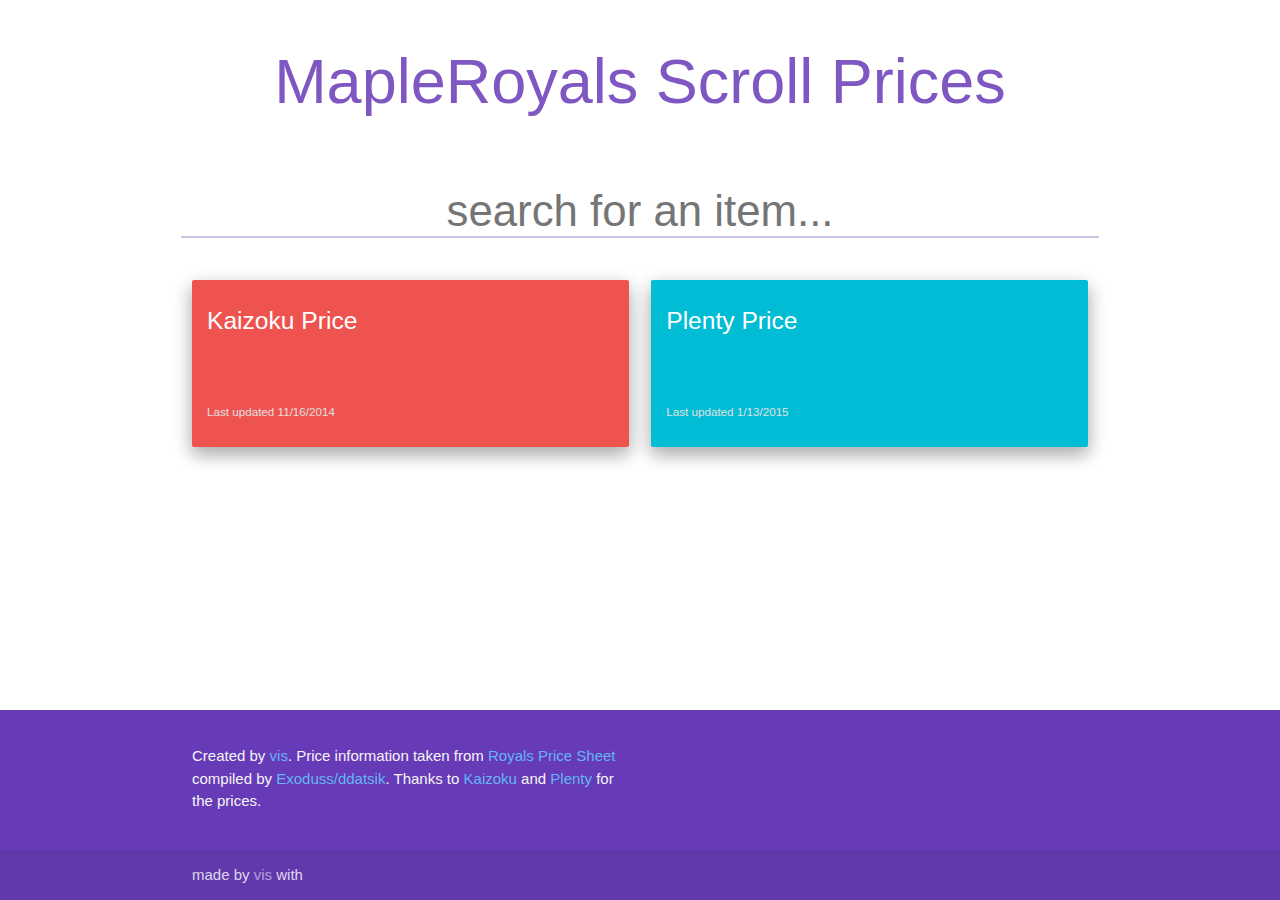
==== commit 51f34324: "Squashed 'RoyalsPrices/' changes from 01f80f7..7e5d8dc" ====
--- a/index.html
+++ b/index.html
@@ -1,99 +1,64 @@
-<!DOCTYPE html>
-<html lang="en">
+<html>
 <head>
-
-  <!-- Basic Page Needs
-  –––––––––––––––––––––––––––––––––––––––––––––––––– -->
-  <meta charset="utf-8">
-  <title>hasher</title>
-  <meta name="author" content="Victor Szeto">
-
-  <!-- Mobile Specific Metas
-  –––––––––––––––––––––––––––––––––––––––––––––––––– -->
-  <meta name="viewport" content="width=device-width, initial-scale=1">
-
-  <!-- CSS
-  –––––––––––––––––––––––––––––––––––––––––––––––––– -->
-  <link rel="stylesheet" href="css/normalize.css">
-  <link rel="stylesheet" href="css/skeleton.css">
-
-  <!-- Favicon
-  –––––––––––––––––––––––––––––––––––––––––––––––––– -->
-  <link rel="icon" type="image/png" href="img/favicon.ico">
-
+  <meta http-equiv="Content-Type" content="text/html; charset=UTF-8"/>
+  <meta name="viewport" content="width=device-width, initial-scale=1, maximum-scale=1.0, user-scalable=no"/>
+  <title>MapleRoyals Prices</title>
+  <link rel="icon" href="http://vsz.me/i/maple.ico" type="image/x-icon" />
+  <link rel="stylesheet" href="css/prices-55543af1.css">
 </head>
-<body>
-
-  <!-- Hasher
-  –––––––––––––––––––––––––––––––––––––––––––––––––– -->
-  <div class="container">
-    <div class="section">
+<body class="flex">
+  <div class="section">
+    <div class="container">
+      <h1 class="header center deep-purple-text lighten-1">MapleRoyals Scroll Prices</h1>
+      <br><br>
       <div class="row">
-        <div class="one-half" style="margin-top: 2.2222%">
-          <h4>hasher <span class="teal-text">-</span> a deterministic password <span class="teal-text">re</span>generator.</h4>
+        <input class="z-depth-2 grey-text darken-3" type="text" role="prices" id="search" required autofocus autocomplete="off" placeholder="search for an item...">
+      </div>
+      <div class="row">
+        <div class="col s12 m6">
+          <div class="card-panel red lighten-1 z-depth-2">
+            <h5 class="white-text">Kaizoku Price</h4>
+            <h4 class="white-text center" role="price__k">&nbsp;</h5>
+            <p class="grey-text lighten-2 small">Last updated 11/16/2014</p>
+          </div>
         </div>
-      </div>
-      <div class="main row">
-        <form>
-          <div class="row">
-            <div class="six columns">
-              <label for="key">key</label>
-              <input class="u-full-width" type="password" id="key" placeholder="memorize this. longer is better." autocomplete="false">
-            </div>
-            <div class="six columns">
-              <label for="site">site</label>
-              <input class="u-full-width" type="text" id="site" placeholder="include the domain." autocomplete="false">
-            </div>
+        <div class="col s12 m6">
+          <div class="card-panel cyan z-depth-2">
+            <h5 class="white-text">Plenty Price</h4>
+            <h4 class="white-text center" role="price__p">&nbsp;</h5>
+            <p class="grey-text lighten-2 small">Last updated 1/13/2015</p>
           </div>
-          <label for="hash">hash</label>
-          <input class="u-full-width" type="text" id="hash" placeholder="use this as your password." autocomplete="false">
-        </form>
-      </div>
-    </div>
-    <div class="section">
-      <div class="row">
-        <div class="one-half column">
-            <h5>Unique passwords are hard to remember.<br>Hasher lets you <b>safely</b> re-use passwords.</h5>
         </div>
       </div>
     </div>
-    <div class="section">
+  </div>
+  <footer class="deep-purple">
+    <div class="container">
       <div class="row">
-        <div class="one-third center-text column">
-          <div class="ic ic-autorenew"></div>
-          <h4>deterministic</h4>
-          <p>As long as you enter the same key+site combination, you will always (re)generate the same password. Never forget your password again.</p>
+        <div class="col l6 m6 s12">
+          <p class="grey-text lighten-4">Created by <a class="blue-text lighten-2" href="http://mapleroyals.com/forum/members/vis.5827/">vis</a>. Price information taken from <a class="blue-text lighten-2" href="https://docs.google.com/spreadsheets/d/14n-0lQpuCR8l2ZDkAW4MrftpFWVhV9LkMVtqU7Dvbrk/edit#gid=0">Royals Price Sheet</a> compiled by <a class="blue-text lighten-2" href="http://mapleroyals.com/forum/members/ddatsik.5506/">Exoduss/ddatsik</a>. Thanks to <a class="blue-text lighten-2" href="http://mapleroyals.com/forum/members/kaizoku.3951/">Kaizoku</a> and <a class="blue-text lighten-2" href="http://mapleroyals.com/forum/members/4844/">Plenty</a> for the prices.</p>
         </div>
-        <div class="one-third center-text column">
-          <div class="ic ic-cloud-off"></div>
-          <h4>stateless</h4>
-          <p>Hasher never saves, syncs, sends or stores anything. Everything is done clientside. Even if somebody steals your computer, they can't get your passwords.</p>
-        </div>
-        <div class="one-third center-text column">
-          <div class="ic ic-lock-open"></div>
-          <h4>open</h4>
-          <p>No need for proprietary encryption or database formats. No need to trust a third-party to securely store your data. Hasher is <a href="https://www.github.com/VictorVation/hasher/">open source.</a> Even if hasher is unavailable, your passwords are.</p>
+        <div class="col l6 m6 s12">
+        <script async src="//pagead2.googlesyndication.com/pagead/js/adsbygoogle.js"></script>
+        <!-- royalsprices footer -->
+        <ins class="adsbygoogle"
+             style="display:inline-block;width:320px;height:100px"
+             data-ad-client="ca-pub-3628225346691969"
+             data-ad-slot="8058606130"></ins>
+        <script>
+        (adsbygoogle = window.adsbygoogle || []).push({});
+        </script>
         </div>
       </div>
     </div>
-    <hr>
-    <div class="row info">
-      <div class="eight columns offset-by-two">
-        <p>Let's say you have a password that you always use - we'll call this your <em>key</em>. It's a strong (and therefore hard for you to remember) password, with lots of mixed case letters and numbers.</p>
-        <p>Hasher generates a unique password for every website you visit, by <em>hashing</em> your key and the name of the site - meaning you can safely re-use the same key, but get completely different passwords for each site.</p>
-        <p>This project was inspired/based on/uses code from the excellent <a href="https://chrome.google.com/webstore/detail/hashpass/gkmegkoiplibopkmieofaaeloldidnko">Hashpass</a> Chrome Extension. For a more in-depth discussion on the the philosophy behind this project and a comparison between this and traditional password managers, check out the <a href="https://github.com/boyers/hashpass">Hashpass</a> Github repository.
+    <div class="footer-copyright">
+      <div class="container">
+      made by <a class="deep-purple-text lighten-3" href="http://mapleroyals.com/forum/members/vis.5827/">vis</a> with <i class="mdi-action-favorite-outline"></i>
       </div>
     </div>
-    <div class="footer row">
-      <div class="one-third center-text column">with &lt;3 by <a href="https://www.victorszeto.com">vis</a></div>
-      <div class="one-third center-text column">based on <a href="https://github.com/boyers/hashpass">boyers/hashpass</a></div>
-      <div class="one-third center-text column">check out the <a href="https://github.com/VictorVation/hasher">source</a></div>
-    </div>
-  </div>
+  </footer>
 
-<!-- JavaScript
-  –––––––––––––––––––––––––––––––––––––––––––––––––– -->
-  <script src="js/sjcl.js"></script>
-  <script src="js/hasher.js"></script>
-</body>
+
+  <script src="js/prices-4976303c.js"></script>
+  </body>
 </html>
--- a/css/prices-55543af1.css
+++ b/css/prices-55543af1.css
@@ -0,0 +1 @@
+/*! normalize.css v3.0.1 | MIT License | git.io/normalize */html{-ms-text-size-adjust:100%;-webkit-text-size-adjust:100%}body{margin:0}footer{display:block}a{background:0 0}a:active,a:hover{outline:0}input{color:inherit;font:inherit;margin:0}button::-moz-focus-inner,input::-moz-focus-inner{border:0;padding:0}input{line-height:normal}.red.lighten-1{background-color:#EF5350!important}.red-text.lighten-1{color:#EF5350!important}.red{background-color:#F44336!important}.deep-purple-text.lighten-3{color:#b39ddb!important}.deep-purple-text.lighten-1{color:#7e57c2!important}.deep-purple{background-color:#673ab7!important}.deep-purple-text{color:#673ab7!important}.blue-text.lighten-2{color:#64B5F6!important}.blue-text{color:#2196F3!important}.cyan{background-color:#00bcd4!important}.cyan-text{color:#00bcd4!important}.grey-text.lighten-4{color:#f5f5f5!important}.grey-text.lighten-2{color:#e0e0e0!important}.grey-text{color:#9e9e9e!important}.grey-text.darken-3{color:#424242!important}.white-text{color:#fff!important}body{display:flex;min-height:100vh;flex-direction:column}a{color:#1E88E5}p{color:#555}.center{text-align:center}.card-panel{-webkit-box-shadow:0 2px 5px 0 rgba(0,0,0,.16),0 2px 10px 0 rgba(0,0,0,.12);-moz-box-shadow:0 2px 5px 0 rgba(0,0,0,.16),0 2px 10px 0 rgba(0,0,0,.12);box-shadow:0 2px 5px 0 rgba(0,0,0,.16),0 2px 10px 0 rgba(0,0,0,.12)}.z-depth-2{-webkit-box-shadow:0 8px 17px 0 rgba(0,0,0,.2),0 6px 20px 0 rgba(0,0,0,.19);-moz-box-shadow:0 8px 17px 0 rgba(0,0,0,.2),0 6px 20px 0 rgba(0,0,0,.19);box-shadow:0 8px 17px 0 rgba(0,0,0,.2),0 6px 20px 0 rgba(0,0,0,.19)}i{line-height:inherit}footer{margin-top:20px;padding-top:20px;background-color:#ee6e73}footer .footer-copyright{line-height:50px;color:rgba(255,255,255,.8);background-color:rgba(51,51,51,.08)}@font-face{font-family:"Material-Design-Icons";src:url("../font/material-design-icons/Material-Design-Icons.eot?-g7cqhn");src:url("../font/material-design-icons/Material-Design-Icons.eot?#iefix-g7cqhn") format("embedded-opentype"),url("../font/material-design-icons/Material-Design-Icons.woff?-g7cqhn") format("woff"),url("../font/material-design-icons/Material-Design-Icons.ttf?-g7cqhn") format("truetype"),url("../font/material-design-icons/Material-Design-Icons.svg?-g7cqhn#Material-Design-Icons") format("svg");font-weight:400;font-style:normal}[class^="mdi-"]{font-family:"Material-Design-Icons";speak:none;font-style:normal;font-weight:400;font-variant:normal;text-transform:none;-webkit-font-smoothing:antialiased;-moz-osx-font-smoothing:grayscale}.mdi-action-favorite-outline:before{content:"\e62b"}.container{padding:0 1.5rem;margin:0 auto;max-width:1280px;width:90%}@media only screen and (min-width:600px){.container{width:85%}}@media only screen and (min-width:992px){.container{width:70%}}.container .row{margin-left:-.75rem;margin-right:-.75rem}.section{padding-top:1rem;padding-bottom:1rem}.row{margin-left:auto;margin-right:auto;margin-bottom:20px}.row:after{content:"";display:table;clear:both}.row .col{-webkit-transition:all .3s;-moz-transition:all .3s;-o-transition:all .3s;-ms-transition:all .3s;transition:all .3s;float:left;-webkit-box-sizing:border-box;-moz-box-sizing:border-box;box-sizing:border-box;padding:0 .75rem}.row .col.s12{width:100%;margin-left:0}@media only screen and (min-width:600px){.row .col.m6{width:50%;margin-left:0}}@media only screen and (min-width:992px){.row .col.l6{width:50%;margin-left:0}}@font-face{font-family:"Roboto";src:url(../font/roboto/Roboto-Thin.ttf);font-weight:200}@font-face{font-family:"Roboto";src:url(../font/roboto/Roboto-Light.ttf);font-weight:300}@font-face{font-family:"Roboto";src:url(../font/roboto/Roboto-Regular.ttf);font-weight:400}@font-face{font-family:"Roboto";src:url(../font/roboto/Roboto-Medium.ttf);font-weight:500}@font-face{font-family:"Roboto";src:url(../font/roboto/Roboto-Bold.ttf);font-weight:700}a{text-decoration:none}html{line-height:1.5;font-family:"Roboto",sans-serif;font-weight:400;color:#212121}@media only screen and (min-width:0){html{font-size:14px}}@media only screen and (min-width:992px){html{font-size:14.5px}}@media only screen and (min-width:1200px){html{font-size:15px}}h1,h4,h5{font-weight:400}h1{font-size:4.2rem;line-height:4.62rem;margin:2.1rem 0 1.68rem}h4{font-size:2.28rem;line-height:2.508rem;margin:1.14rem 0 .912rem}h5{font-size:1.64rem;line-height:1.804rem;margin:.82rem 0 .656rem}footer .footer-copyright{font-weight:300}.card-panel{padding:1rem;margin:8px 0;-webkit-border-radius:2px;-moz-border-radius:2px;border-radius:2px;background-clip:padding-box}input[type=text]{background-color:transparent;border:none;border-bottom:1px solid #9e9e9e;outline:none;height:3rem;width:100%;font-size:1rem;margin:0 0 15px;padding:0;-webkit-box-shadow:none;-moz-box-shadow:none;box-shadow:none;-webkit-box-sizing:content-box;-moz-box-sizing:content-box;box-sizing:content-box;-webkit-transition:.3s;-moz-transition:.3s;-o-transition:.3s;-ms-transition:.3s;transition:.3s}[type="radio"]:not(:checked){position:absolute;left:-9999px}[type="radio"]:not(:checked)+label{position:relative;padding-left:35px;cursor:pointer;display:inline-block;height:25px;line-height:25px;font-size:1rem;-webkit-transition:.28s ease;-moz-transition:.28s ease;-o-transition:.28s ease;-ms-transition:.28s ease;transition:.28s ease;-webkit-user-select:none;-moz-user-select:none;-khtml-user-select:none;-ms-user-select:none}[type="radio"]:not(:checked)+label:before,[type="radio"]:not(:checked)+label:after{border-radius:50%;border:2px solid #5a5a5a}[type="radio"]:not(:checked)+label:after{z-index:-1;-webkit-transform:scale(0);-moz-transform:scale(0);-ms-transform:scale(0);-o-transform:scale(0);transform:scale(0)}[type="radio"]:disabled:not(:checked)+label:before{background-color:transparent;border-color:rgba(0,0,0,.26)}[type="radio"]:disabled:not(:checked)+label:hover:before{border-color:rgba(0,0,0,.26)}[type="checkbox"]:not(:checked){position:absolute;left:-9999px}[type="checkbox"]:not(:checked)+label{position:relative;padding-left:35px;cursor:pointer;display:inline-block;height:25px;line-height:25px;font-size:1rem;-webkit-user-select:none;-moz-user-select:none;-khtml-user-select:none;-ms-user-select:none}[type="checkbox"]:not(:checked)+label:before{top:0;width:14px;height:14px;border:2px solid #5a5a5a}[type="checkbox"]:disabled:not(:checked)+label:before{top:0;left:0;box-shadow:none;background-color:rgba(0,0,0,.26);width:14px;height:14px;border:2px solid rgba(0,0,0,.26);-webkit-transform:rotateZ(0);-moz-transform:rotateZ(0);-ms-transform:rotateZ(0);-o-transform:rotateZ(0);transform:rotateZ(0)}[type="checkbox"]:disabled:not(:checked)+label:hover:before{border-color:rgba(0,0,0,.26)}input[type=range]::-webkit-slider-runnable-track{height:3px;background:#c2c0c2;border:none}input[type=range]::-webkit-slider-thumb{-webkit-appearance:none;border:none;height:14px;width:14px;border-radius:50%;background-color:#0f9d58;transform-origin:50% 50%;margin:-5px 0 0;-webkit-transition:.3s;-moz-transition:.3s;-o-transition:.3s;-ms-transition:.3s;transition:.3s}.range-field.active input[type=range]::-webkit-slider-thumb{height:0;width:0}input[type=range]:focus::-webkit-slider-runnable-track{background:#ccc}input[type=range]::-moz-range-track{height:3px;background:#ddd;border:none}input[type=range]::-moz-range-thumb{border:none;height:14px;width:14px;border-radius:50%;background:#0f9d58;margin-top:-5px}input[type=range]:-moz-focusring{outline:1px solid #fff;outline-offset:-1px}input[type=range]:focus::-moz-range-track{background:#ccc}input[type=range]::-ms-track{height:3px;background:0 0;border-color:transparent;border-width:6px 0;color:transparent}input[type=range]::-ms-fill-lower{background:#777}input[type=range]::-ms-fill-upper{background:#ddd}input[type=range]::-ms-thumb{border:none;height:14px;width:14px;border-radius:50%;background:#0f9d58}input[type=range]:focus::-ms-fill-lower{background:#888}input[type=range]:focus::-ms-fill-upper{background:#ccc}@-webkit-keyframes container-rotate{to{-webkit-transform:rotate(360deg)}}@keyframes container-rotate{to{transform:rotate(360deg)}}@-webkit-keyframes fill-unfill-rotate{12.5%{-webkit-transform:rotate(135deg)}25%{-webkit-transform:rotate(270deg)}37.5%{-webkit-transform:rotate(405deg)}50%{-webkit-transform:rotate(540deg)}62.5%{-webkit-transform:rotate(675deg)}75%{-webkit-transform:rotate(810deg)}87.5%{-webkit-transform:rotate(945deg)}to{-webkit-transform:rotate(1080deg)}}@keyframes fill-unfill-rotate{12.5%{transform:rotate(135deg)}25%{transform:rotate(270deg)}37.5%{transform:rotate(405deg)}50%{transform:rotate(540deg)}62.5%{transform:rotate(675deg)}75%{transform:rotate(810deg)}87.5%{transform:rotate(945deg)}to{transform:rotate(1080deg)}}@-webkit-keyframes blue-fade-in-out{from,25%{opacity:1}26%,89%{opacity:0}90%,100%{opacity:1}}@keyframes blue-fade-in-out{from,25%{opacity:1}26%,89%{opacity:0}90%,100%{opacity:1}}@-webkit-keyframes red-fade-in-out{from,15%{opacity:0}25%,50%{opacity:1}51%{opacity:0}}@keyframes red-fade-in-out{from,15%{opacity:0}25%,50%{opacity:1}51%{opacity:0}}@-webkit-keyframes yellow-fade-in-out{from,40%{opacity:0}50%,75%{opacity:1}76%{opacity:0}}@keyframes yellow-fade-in-out{from,40%{opacity:0}50%,75%{opacity:1}76%{opacity:0}}@-webkit-keyframes green-fade-in-out{from,65%{opacity:0}75%,90%{opacity:1}100%{opacity:0}}@keyframes green-fade-in-out{from,65%{opacity:0}75%,90%{opacity:1}100%{opacity:0}}@-webkit-keyframes left-spin{from{-webkit-transform:rotate(130deg)}50%{-webkit-transform:rotate(-5deg)}to{-webkit-transform:rotate(130deg)}}@keyframes left-spin{from{transform:rotate(130deg)}50%{transform:rotate(-5deg)}to{transform:rotate(130deg)}}@-webkit-keyframes right-spin{from{-webkit-transform:rotate(-130deg)}50%{-webkit-transform:rotate(5deg)}to{-webkit-transform:rotate(-130deg)}}@keyframes right-spin{from{transform:rotate(-130deg)}50%{transform:rotate(5deg)}to{transform:rotate(-130deg)}}@-webkit-keyframes fade-out{from{opacity:1}to{opacity:0}}@keyframes fade-out{from{opacity:1}to{opacity:0}}input#search{text-align:center;font-size:2.92rem;height:auto}input[type=text]:focus{border-bottom:1px solid #d1c4e9;-webkit-box-shadow:0 1px 0 0 #d1c4e9;-moz-box-shadow:0 1px 0 0 #d1c4e9;box-shadow:0 1px 0 0 #d1c4e9}.small{font-size:.777rem}.autocomplete-suggestions{background-color:#eceff1;margin:0 0 1rem;border:1px solid #e0e0e0;border-radius:2px;font-size:1.5rem;width:auto;padding-bottom:4px}.autocomplete-suggestions .autocomplete-suggestion:last-child{border-bottom:none}.autocomplete-suggestions .autocomplete-suggestion,.autocomplete-no-suggestion{display:block;padding:2px 5px;background:0 0;white-space:nowrap;border-radius:2px;-webkit-transition:.2s cubic-bezier(.455,.03,.515,.955);-moz-transition:.2s cubic-bezier(.455,.03,.515,.955);-o-transition:.2s cubic-bezier(.455,.03,.515,.955);-ms-transition:.2s cubic-bezier(.455,.03,.515,.955);transition:.2s cubic-bezier(.455,.03,.515,.955);cursor:default}.autocomplete-suggestions .autocomplete-suggestion:not(.active):hover{background-color:#f2f2f2}.autocomplete-suggestions .secondary-content{font-size:1rem;float:right}.autocomplete-selected{background-color:#d1c4e9!important}.flex{display:flex;min-height:100vh;flex-direction:column}.section{flex:1}::selection{background:#d1c4e9}::-moz-selection{background:#d1c4e9}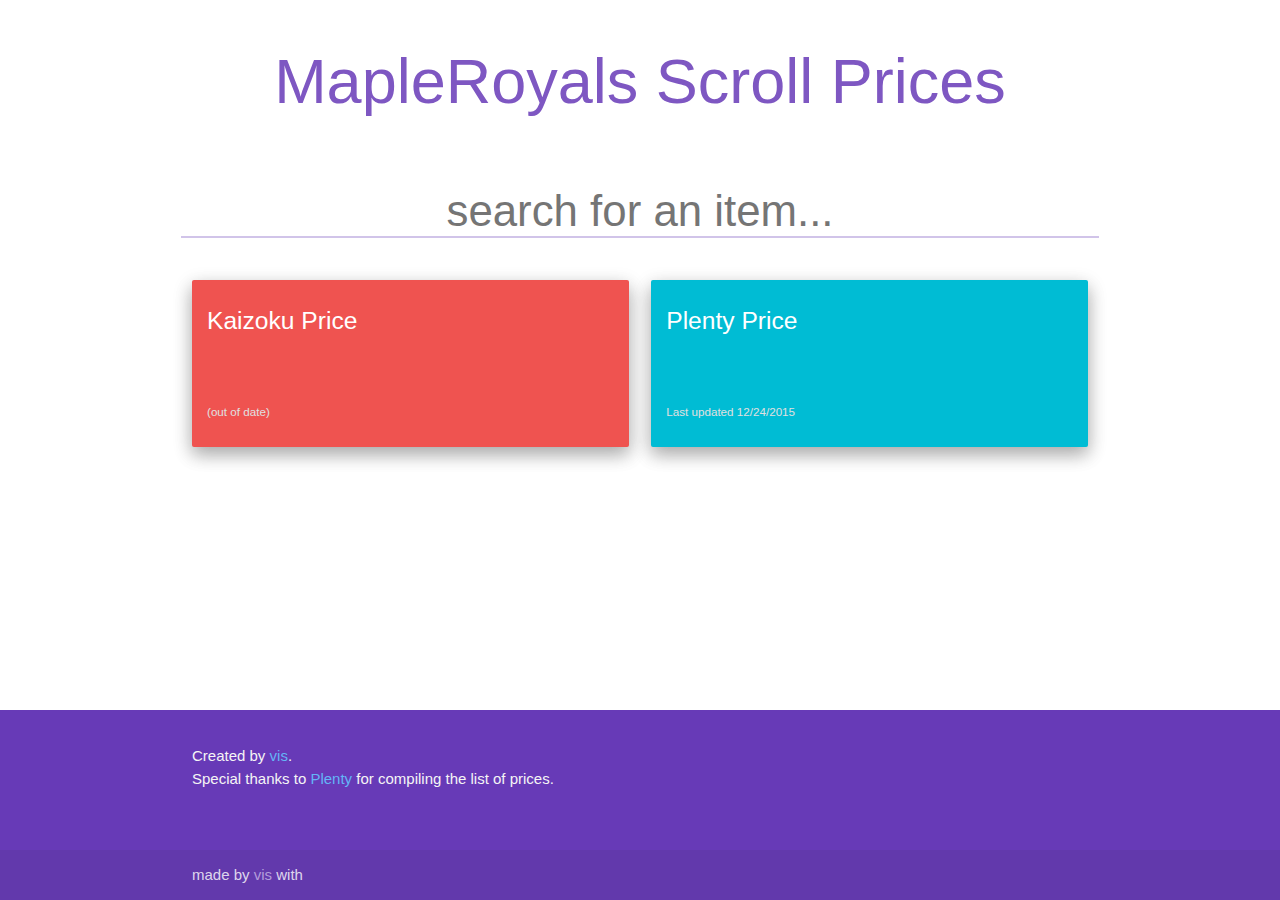
==== commit 58826e58: "Squashed 'RoyalsPrices/' changes from 1775853..cdb48de" ====
--- a/index.html
+++ b/index.html
@@ -19,14 +19,14 @@
           <div class="card-panel red lighten-1 z-depth-2">
             <h5 class="white-text">Kaizoku Price</h4>
             <h4 class="white-text center" role="price__k">&nbsp;</h5>
-            <p class="grey-text lighten-2 small">Last updated 11/16/2014</p>
+            <p class="grey-text lighten-2 small">(out of date)</p>
           </div>
         </div>
         <div class="col s12 m6">
           <div class="card-panel cyan z-depth-2">
             <h5 class="white-text">Plenty Price</h4>
             <h4 class="white-text center" role="price__p">&nbsp;</h5>
-            <p class="grey-text lighten-2 small">Last updated 1/13/2015</p>
+            <p class="grey-text lighten-2 small">Last updated 12/24/2015</p>
           </div>
         </div>
       </div>
@@ -36,7 +36,7 @@
     <div class="container">
       <div class="row">
         <div class="col l6 m6 s12">
-          <p class="grey-text lighten-4">Created by <a class="blue-text lighten-2" href="http://mapleroyals.com/forum/members/vis.5827/">vis</a>. Price information taken from <a class="blue-text lighten-2" href="https://docs.google.com/spreadsheets/d/14n-0lQpuCR8l2ZDkAW4MrftpFWVhV9LkMVtqU7Dvbrk/edit#gid=0">Royals Price Sheet</a> compiled by <a class="blue-text lighten-2" href="http://mapleroyals.com/forum/members/ddatsik.5506/">Exoduss/ddatsik</a>. Thanks to <a class="blue-text lighten-2" href="http://mapleroyals.com/forum/members/kaizoku.3951/">Kaizoku</a> and <a class="blue-text lighten-2" href="http://mapleroyals.com/forum/members/4844/">Plenty</a> for the prices.</p>
+            <p class="grey-text lighten-4">Created by <a class="blue-text lighten-2" href="http://mapleroyals.com/forum/members/vis.5827/">vis</a>. <!-- Price information taken from <a class="blue-text lighten-2" href="https://docs.google.com/spreadsheets/d/14n-0lQpuCR8l2ZDkAW4MrftpFWVhV9LkMVtqU7Dvbrk/edit#gid=0">Royals Price Sheet</a> compiled by <a class="blue-text lighten-2" href="http://mapleroyals.com/forum/members/ddatsik.5506/">Exoduss/ddatsik</a>. Thanks to <a class="blue-text lighten-2" href="http://mapleroyals.com/forum/members/kaizoku.3951/">Kaizoku</a> and --><br>Special thanks to <a class="blue-text lighten-2" href="http://mapleroyals.com/forum/members/4844/">Plenty</a> for compiling the list of prices.</p>
         </div>
         <div class="col l6 m6 s12">
         <script async src="//pagead2.googlesyndication.com/pagead/js/adsbygoogle.js"></script>
@@ -59,6 +59,6 @@
   </footer>
 
 
-  <script src="js/prices-4976303c.js"></script>
+  <script src="js/prices-319b8433.js"></script>
   </body>
 </html>
